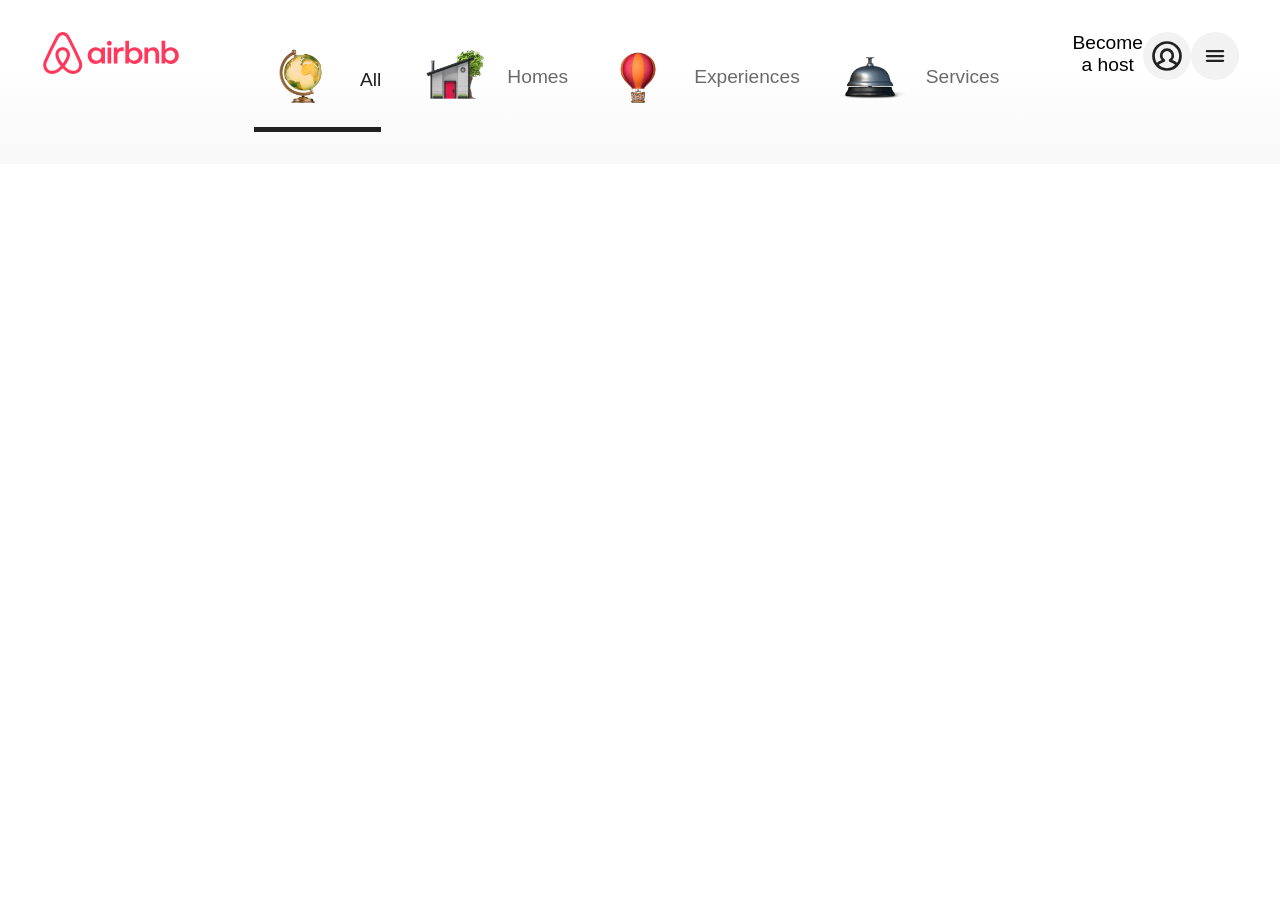
==== index.html @ e18196c7 "added navbar topbar" ====
<!DOCTYPE html>
<html lang="en">
<head>
    <meta charset="UTF-8">
    <meta name="viewport" content="width=device-width, initial-scale=1.0">
    <title>Airbnb | Vacation rentals, cabins, beach house, & more</title>
    <link rel="preconnect" href="https://fonts.googleapis.com">
    <link rel="preconnect" href="https://fonts.gstatic.com" crossorigin>
    <link href="https://fonts.googleapis.com/css2?family=Figtree:wght@400;500;600;700&display=swap" rel="stylesheet">
    <link rel="icon" type="image/png" href="public/assets/images/tab_icon.png">
    <link rel="stylesheet" href="public/css/main.css">
    <link rel="stylesheet" href="public/css/navbar/navbar.css">
</head>
<body>
    <section class="hero">
        <div class="navbar">
            <div class="logo">
                <svg viewBox="0 0 3490 1080" style="display: block;"><path d="M1494.71 456.953C1458.28 412.178 1408.46 389.892 1349.68 389.892C1233.51 389.892 1146.18 481.906 1146.18 605.892C1146.18 729.877 1233.51 821.892 1349.68 821.892C1408.46 821.892 1458.28 799.605 1494.71 754.83L1500.95 810.195H1589.84V401.588H1500.95L1494.71 456.953ZM1369.18 736.895C1295.33 736.895 1242.08 683.41 1242.08 605.892C1242.08 528.373 1295.33 474.888 1369.18 474.888C1443.02 474.888 1495.49 529.153 1495.49 605.892C1495.49 682.63 1443.8 736.895 1369.18 736.895ZM1656.11 810.195H1750.46V401.588H1656.11V810.195ZM948.912 666.715C875.618 506.859 795.308 344.664 713.438 184.809C698.623 155.177 670.554 98.2527 645.603 67.8412C609.736 24.1733 556.715 0.779785 502.915 0.779785C449.115 0.779785 396.094 24.1733 360.227 67.8412C335.277 98.2527 307.207 155.177 292.392 184.809C210.522 344.664 130.212 506.859 56.9187 666.715C47.5621 687.769 24.9504 737.675 16.3736 760.289C6.2373 787.581 0.779297 817.213 0.779297 846.845C0.779297 975.509 101.362 1079.22 235.473 1079.22C346.193 1079.22 434.3 1008.26 502.915 934.18C571.53 1008.26 659.638 1079.22 770.357 1079.22C904.468 1079.22 1005.83 975.509 1005.83 846.845C1005.83 817.213 999.593 787.581 989.457 760.289C980.88 737.675 958.268 687.769 948.912 666.715ZM502.915 810.195C447.555 738.455 396.094 649.56 396.094 577.819C396.094 506.079 446.776 470.209 502.915 470.209C559.055 470.209 610.516 508.419 610.516 577.819C610.516 647.22 558.275 738.455 502.915 810.195ZM770.357 998.902C688.362 998.902 618.032 941.557 555.741 872.656C619.966 792.541 690.826 679.121 690.826 577.819C690.826 458.513 598.04 389.892 502.915 389.892C407.79 389.892 315.784 458.513 315.784 577.819C315.784 679.098 386.145 792.478 450.144 872.593C387.845 941.526 317.491 998.902 235.473 998.902C146.586 998.902 81.0898 931.061 81.0898 846.845C81.0898 826.57 84.2087 807.856 91.2261 788.361C98.2436 770.426 120.855 720.52 130.212 701.025C203.505 541.17 282.256 380.534 364.126 220.679C378.941 191.047 403.891 141.921 422.605 119.307C442.877 94.3538 470.947 81.0975 502.915 81.0975C534.883 81.0975 562.953 94.3538 583.226 119.307C601.939 141.921 626.89 191.047 641.704 220.679C723.574 380.534 802.325 541.17 875.618 701.025C884.975 720.52 907.587 770.426 914.604 788.361C921.622 807.856 925.52 826.57 925.52 846.845C925.52 931.061 859.244 998.902 770.357 998.902ZM3285.71 389.892C3226.91 389.892 3175.97 413.098 3139.91 456.953V226.917H3045.56V810.195H3134.45L3140.69 754.83C3177.12 799.605 3226.94 821.892 3285.71 821.892C3401.89 821.892 3489.22 729.877 3489.22 605.892C3489.22 481.906 3401.89 389.892 3285.71 389.892ZM3266.22 736.895C3191.6 736.895 3139.91 682.63 3139.91 605.892C3139.91 529.153 3191.6 474.888 3266.22 474.888C3340.85 474.888 3393.32 528.373 3393.32 605.892C3393.32 683.41 3340.07 736.895 3266.22 736.895ZM2827.24 389.892C2766.15 389.892 2723.56 418.182 2699.37 456.953L2693.13 401.588H2604.24V810.195H2698.59V573.921C2698.59 516.217 2741.47 474.888 2800.73 474.888C2856.87 474.888 2888.84 513.097 2888.84 578.599V810.195H2983.19V566.903C2983.19 457.733 2923.15 389.892 2827.24 389.892ZM1911.86 460.072L1905.62 401.588H1816.73V810.195H1911.08V604.332C1911.08 532.592 1954.74 486.585 2027.26 486.585C2042.85 486.585 2058.44 488.144 2070.92 492.043V401.588C2059.22 396.91 2044.41 395.35 2028.04 395.35C1978.58 395.35 1936.66 421.177 1911.86 460.072ZM2353.96 389.892C2295.15 389.892 2244.21 413.098 2208.15 456.953V226.917H2113.8V810.195H2202.69L2208.93 754.83C2245.36 799.605 2295.18 821.892 2353.96 821.892C2470.13 821.892 2557.46 729.877 2557.46 605.892C2557.46 481.906 2470.13 389.892 2353.96 389.892ZM2334.46 736.895C2259.84 736.895 2208.15 682.63 2208.15 605.892C2208.15 529.153 2259.84 474.888 2334.46 474.888C2409.09 474.888 2461.56 528.373 2461.56 605.892C2461.56 683.41 2408.31 736.895 2334.46 736.895ZM1703.28 226.917C1669.48 226.917 1642.08 254.326 1642.08 288.13C1642.08 321.934 1669.48 349.343 1703.28 349.343C1737.09 349.343 1764.49 321.934 1764.49 288.13C1764.49 254.326 1737.09 226.917 1703.28 226.917Z" fill="currentcolor"></path></svg>
            </div>

            <div class="nav_buttons">
                <div class="nav_button">
                    <button class="btn nav_tab active" type="button">
                        <span class="border_bottom">
                            <video class="nav_icon" muted playsinline preload="auto" autoplay>
                                <source src="public/assets/video/Globe_Selected_180px_01.webm" type="video/webm">
                            </video>
                        </span>
                        <span>All</span>
                    </button>
                </div>
                <div class="nav_button">
                    <button class="btn nav_tab" type="button">
                        <video class="nav_icon" muted playsinline preload="auto">
                            <source src="public/assets/video/house-selected.webm" type="video/webm">
                        </video>
                        <span>Homes</span>
                    </button>
                </div>
                <div class="nav_button">
                    <button class="btn nav_tab" type="button">
                        <video class="nav_icon" muted playsinline preload="auto">
                            <source src="public/assets/video/balloon-twirl.webm" type="video/webm">
                        </video>
                        <span>Experiences</span>
                    </button>
                </div>
                <div class="nav_button">
                    <button class="btn nav_tab" type="button">
                        <video class="nav_icon" muted playsinline preload="auto">
                            <source src="public/assets/video/consierge-twirl.webm" type="video/webm">
                        </video>
                        <span>Services</span>
                    </button>
                </div>
            </div>
            <div class="right_buttons">
                <div class="host_btn">
                    <button class="btn" type="button">Become a host</button>
                </div>
                <div class="profile">
                    <button class="btn" type="button"><svg xmlns="http://www.w3.org/2000/svg" width="48" height="48" viewBox="0 0 32 32" role="img" aria-label="Profile" xmlns:c2pa="http://c2pa.org/manifest"><metadata><c2pa:manifest>[base64]/[base64]/Nj3IBDY5wWhY/[base64]/[base64]/[base64]/[base64]/3cyjxFA3Qo5S46fX0/ihY0VZ7mfb9KF703t5OjWDBWMA4GA1UdDwEB/wQEAwIHgDAVBgNVHSUEDjAMBgorBgEEAYPoXgIBMAwGA1UdEwEB/wQCMAAwHwYDVR0jBBgwFoAUzlHiBIFOZFsj+OPEz5o+nMHXXMIwCgYIKoZIzj0EAwMDZwAwZAIwMXMdFJ4BetLLVY7ORuE9noqbbAZOZn/aArXyTwFAZfKrPzxF2vPoJNf1+UCdg1XGAjBwX1zd9WGqYkqmL5SFqw1QySjr1zJfpJM9+1rdDwSPLMOPOjKuiXjoU/[base64]</c2pa:manifest></metadata>
                        <circle cx="16" cy="16" r="16" fill="#F2F2F2"/>
                        <g fill="none" stroke="#222222" stroke-width="1.8" stroke-linecap="round" stroke-linejoin="round">
                            <circle cx="16" cy="16" r="9"/>
                            <path d="M9.6 21.6C10.6 20.3 12.3 19.9 13.9 19A3.9 3.9 0 1 1 18.1 19C19.7 19.9 21.4 20.3 22.4 21.6"/>
                        </g>
                        </svg>
                    </button>
                </div>
                <div class="burger_bar">
                    <button class="btn" type="button">
                        <svg xmlns="http://www.w3.org/2000/svg" width="48" height="48" viewBox="0 0 32 32" role="img" aria-label="Menu" xmlns:c2pa="http://c2pa.org/manifest"><metadata><c2pa:manifest>[base64]/OVy4UYFLoAAACAY2JvcqVjYWxnZnNoYTI1NmNwYWRNAAAAAAAAAAAAAAAAAGRoYXNoWCAdjZ9RiwzJQADKBQzkGig/[base64]/1kLoByzfpypWshTNU5FQxoXUjcxL1A3T56JjdXJseCpzZWxmI2p1bWJmPWMycGEuYXNzZXJ0aW9ucy9jMnBhLmFjdGlvbnMudjJkaGFzaFggyEsN9tw6Vrdeg+AsrbOWrTq3VD/[base64]/[base64]/3cyjxFA3Qo5S46fX0/ihY0VZ7mfb9KF703t5OjWDBWMA4GA1UdDwEB/wQEAwIHgDAVBgNVHSUEDjAMBgorBgEEAYPoXgIBMAwGA1UdEwEB/wQCMAAwHwYDVR0jBBgwFoAUzlHiBIFOZFsj+OPEz5o+nMHXXMIwCgYIKoZIzj0EAwMDZwAwZAIwMXMdFJ4BetLLVY7ORuE9noqbbAZOZn/aArXyTwFAZfKrPzxF2vPoJNf1+UCdg1XGAjBwX1zd9WGqYkqmL5SFqw1QySjr1zJfpJM9+1rdDwSPLMOPOjKuiXjoU/[base64]/Q0aoMq8DS62r25nmaFZjzwZOrBebHaboZw2RTcMT/6zOhuq00sputiw66tnlk=</c2pa:manifest></metadata>
                        <circle cx="16" cy="16" r="16" fill="#F2F2F2"/>
                        <g stroke="#222222" stroke-width="1.5" stroke-linecap="round">
                            <line x1="10.6" y1="12.8" x2="21.4" y2="12.8"/>
                            <line x1="10.6" y1="16" x2="21.4" y2="16"/>
                            <line x1="10.6" y1="19.2" x2="21.4" y2="19.2"/>
                        </g>
                        </svg>
                    </button>
                </div>
            </div>
            
            <div class="below_selections">
                
            </div>
        </div>
    </section>
    <script src="public/js/navbar.js"></script>
</body>
</html>
---- public/css/main.css ----
:root {
    --palette-grey0: #FFFFFF;
    --main-size: 80px;
}

* {
    box-sizing: border-box;
    margin: 0;
    padding: 0;
}

body {
    font-family: "Figtree", -apple-system, BlinkMacSystemFont, "Segoe UI", Roboto, sans-serif;
    font-size: 0.875rem;
    line-height: 1.43;
    color: #222222;
    background-color: #fff;
    margin: 0;
    -webkit-font-smoothing: antialiased;
    -moz-osx-font-smoothing: grayscale;
    font-synthesis: none;
}

.logo svg {
    width: 140px;
    height: 42px;
    color: #FF385C;
}

.btn {
    outline: none;     
    appearance: none;  
    border: none;       
    background: none;  
    cursor: pointer;
    font-size: 1.2rem;
    font-weight: 200;   
}
---- public/css/navbar/navbar.css ----
:root {
    --main-size: 100px;
}

.navbar {
    background: var(--search-input_background, linear-gradient(180deg, var(--palette-grey0) 39.9%, var(--f8f8f8, #f8f8f8) 100%));
    display: flex;
    justify-content: space-around;
    margin: 0 auto;
    padding: 32px 41px;
}

.nav_buttons {
    display: flex;
    justify-content: center;
    width: 100%;
    flex-wrap: wrap;
    margin: 0 auto;
}

.nav_button {
    margin: 0 10px;
}

.right_buttons {
    display: flex;
    justify-content: center;
}

.nav_tab {
    display: flex;
    align-items: center;
    gap: 6px;
    padding: 0;
    border-bottom: 3px solid transparent;
    color: #6a6a6a;
    font-weight: 500;
    transition: color 0.2s;
}

.nav_tab:hover {
    color: #222222;
    border-bottom-color: #dddddd;
}

.nav_tab.active {
    color: #222222;
    font-weight: 500;
    border-bottom-color: #222222;
    border-bottom-width: 5px;
}

.nav_icon {
    width: var(--main-size);
    object-fit: contain;
    pointer-events: none;
}
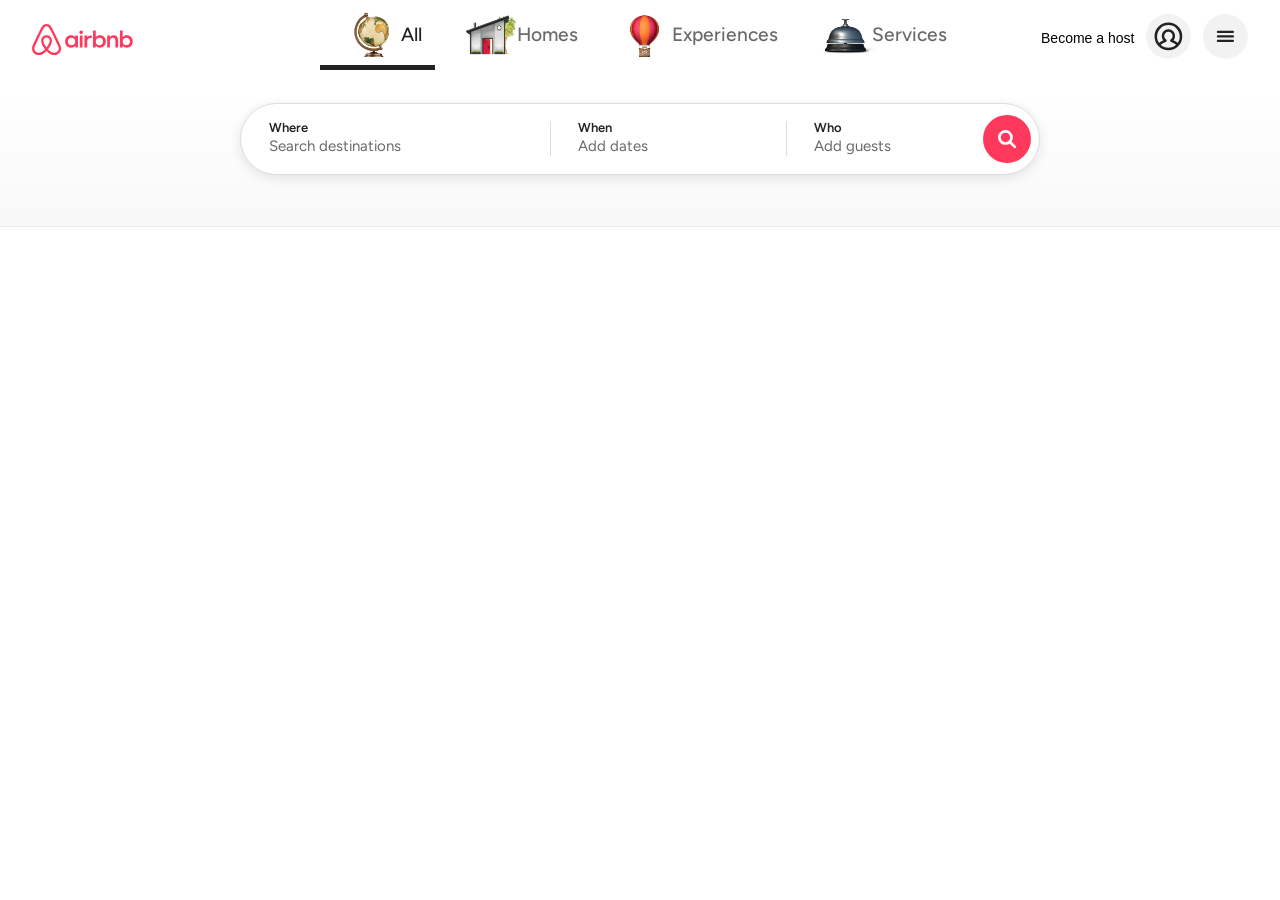
==== commit cdef36ab: "added twirling icons and animating icon to make it 3d and added search bar below" ====
--- a/index.html
+++ b/index.html
@@ -10,53 +10,73 @@
     <link rel="icon" type="image/png" href="public/assets/images/tab_icon.png">
     <link rel="stylesheet" href="public/css/main.css">
     <link rel="stylesheet" href="public/css/navbar/navbar.css">
+    <link rel="stylesheet" href="public/css/search/search.css">
 </head>
 <body>
-    <section class="hero">
+    <header class="hero">
         <div class="navbar">
-            <div class="logo">
-                <svg viewBox="0 0 3490 1080" style="display: block;"><path d="M1494.71 456.953C1458.28 412.178 1408.46 389.892 1349.68 389.892C1233.51 389.892 1146.18 481.906 1146.18 605.892C1146.18 729.877 1233.51 821.892 1349.68 821.892C1408.46 821.892 1458.28 799.605 1494.71 754.83L1500.95 810.195H1589.84V401.588H1500.95L1494.71 456.953ZM1369.18 736.895C1295.33 736.895 1242.08 683.41 1242.08 605.892C1242.08 528.373 1295.33 474.888 1369.18 474.888C1443.02 474.888 1495.49 529.153 1495.49 605.892C1495.49 682.63 1443.8 736.895 1369.18 736.895ZM1656.11 810.195H1750.46V401.588H1656.11V810.195ZM948.912 666.715C875.618 506.859 795.308 344.664 713.438 184.809C698.623 155.177 670.554 98.2527 645.603 67.8412C609.736 24.1733 556.715 0.779785 502.915 0.779785C449.115 0.779785 396.094 24.1733 360.227 67.8412C335.277 98.2527 307.207 155.177 292.392 184.809C210.522 344.664 130.212 506.859 56.9187 666.715C47.5621 687.769 24.9504 737.675 16.3736 760.289C6.2373 787.581 0.779297 817.213 0.779297 846.845C0.779297 975.509 101.362 1079.22 235.473 1079.22C346.193 1079.22 434.3 1008.26 502.915 934.18C571.53 1008.26 659.638 1079.22 770.357 1079.22C904.468 1079.22 1005.83 975.509 1005.83 846.845C1005.83 817.213 999.593 787.581 989.457 760.289C980.88 737.675 958.268 687.769 948.912 666.715ZM502.915 810.195C447.555 738.455 396.094 649.56 396.094 577.819C396.094 506.079 446.776 470.209 502.915 470.209C559.055 470.209 610.516 508.419 610.516 577.819C610.516 647.22 558.275 738.455 502.915 810.195ZM770.357 998.902C688.362 998.902 618.032 941.557 555.741 872.656C619.966 792.541 690.826 679.121 690.826 577.819C690.826 458.513 598.04 389.892 502.915 389.892C407.79 389.892 315.784 458.513 315.784 577.819C315.784 679.098 386.145 792.478 450.144 872.593C387.845 941.526 317.491 998.902 235.473 998.902C146.586 998.902 81.0898 931.061 81.0898 846.845C81.0898 826.57 84.2087 807.856 91.2261 788.361C98.2436 770.426 120.855 720.52 130.212 701.025C203.505 541.17 282.256 380.534 364.126 220.679C378.941 191.047 403.891 141.921 422.605 119.307C442.877 94.3538 470.947 81.0975 502.915 81.0975C534.883 81.0975 562.953 94.3538 583.226 119.307C601.939 141.921 626.89 191.047 641.704 220.679C723.574 380.534 802.325 541.17 875.618 701.025C884.975 720.52 907.587 770.426 914.604 788.361C921.622 807.856 925.52 826.57 925.52 846.845C925.52 931.061 859.244 998.902 770.357 998.902ZM3285.71 389.892C3226.91 389.892 3175.97 413.098 3139.91 456.953V226.917H3045.56V810.195H3134.45L3140.69 754.83C3177.12 799.605 3226.94 821.892 3285.71 821.892C3401.89 821.892 3489.22 729.877 3489.22 605.892C3489.22 481.906 3401.89 389.892 3285.71 389.892ZM3266.22 736.895C3191.6 736.895 3139.91 682.63 3139.91 605.892C3139.91 529.153 3191.6 474.888 3266.22 474.888C3340.85 474.888 3393.32 528.373 3393.32 605.892C3393.32 683.41 3340.07 736.895 3266.22 736.895ZM2827.24 389.892C2766.15 389.892 2723.56 418.182 2699.37 456.953L2693.13 401.588H2604.24V810.195H2698.59V573.921C2698.59 516.217 2741.47 474.888 2800.73 474.888C2856.87 474.888 2888.84 513.097 2888.84 578.599V810.195H2983.19V566.903C2983.19 457.733 2923.15 389.892 2827.24 389.892ZM1911.86 460.072L1905.62 401.588H1816.73V810.195H1911.08V604.332C1911.08 532.592 1954.74 486.585 2027.26 486.585C2042.85 486.585 2058.44 488.144 2070.92 492.043V401.588C2059.22 396.91 2044.41 395.35 2028.04 395.35C1978.58 395.35 1936.66 421.177 1911.86 460.072ZM2353.96 389.892C2295.15 389.892 2244.21 413.098 2208.15 456.953V226.917H2113.8V810.195H2202.69L2208.93 754.83C2245.36 799.605 2295.18 821.892 2353.96 821.892C2470.13 821.892 2557.46 729.877 2557.46 605.892C2557.46 481.906 2470.13 389.892 2353.96 389.892ZM2334.46 736.895C2259.84 736.895 2208.15 682.63 2208.15 605.892C2208.15 529.153 2259.84 474.888 2334.46 474.888C2409.09 474.888 2461.56 528.373 2461.56 605.892C2461.56 683.41 2408.31 736.895 2334.46 736.895ZM1703.28 226.917C1669.48 226.917 1642.08 254.326 1642.08 288.13C1642.08 321.934 1669.48 349.343 1703.28 349.343C1737.09 349.343 1764.49 321.934 1764.49 288.13C1764.49 254.326 1737.09 226.917 1703.28 226.917Z" fill="currentcolor"></path></svg>
-            </div>
+            <div class="top-navbar">
+                <div class="logo">
+                    <svg viewBox="0 0 3490 1080" style="display: block;"><path d="M1494.71 456.953C1458.28 412.178 1408.46 389.892 1349.68 389.892C1233.51 389.892 1146.18 481.906 1146.18 605.892C1146.18 729.877 1233.51 821.892 1349.68 821.892C1408.46 821.892 1458.28 799.605 1494.71 754.83L1500.95 810.195H1589.84V401.588H1500.95L1494.71 456.953ZM1369.18 736.895C1295.33 736.895 1242.08 683.41 1242.08 605.892C1242.08 528.373 1295.33 474.888 1369.18 474.888C1443.02 474.888 1495.49 529.153 1495.49 605.892C1495.49 682.63 1443.8 736.895 1369.18 736.895ZM1656.11 810.195H1750.46V401.588H1656.11V810.195ZM948.912 666.715C875.618 506.859 795.308 344.664 713.438 184.809C698.623 155.177 670.554 98.2527 645.603 67.8412C609.736 24.1733 556.715 0.779785 502.915 0.779785C449.115 0.779785 396.094 24.1733 360.227 67.8412C335.277 98.2527 307.207 155.177 292.392 184.809C210.522 344.664 130.212 506.859 56.9187 666.715C47.5621 687.769 24.9504 737.675 16.3736 760.289C6.2373 787.581 0.779297 817.213 0.779297 846.845C0.779297 975.509 101.362 1079.22 235.473 1079.22C346.193 1079.22 434.3 1008.26 502.915 934.18C571.53 1008.26 659.638 1079.22 770.357 1079.22C904.468 1079.22 1005.83 975.509 1005.83 846.845C1005.83 817.213 999.593 787.581 989.457 760.289C980.88 737.675 958.268 687.769 948.912 666.715ZM502.915 810.195C447.555 738.455 396.094 649.56 396.094 577.819C396.094 506.079 446.776 470.209 502.915 470.209C559.055 470.209 610.516 508.419 610.516 577.819C610.516 647.22 558.275 738.455 502.915 810.195ZM770.357 998.902C688.362 998.902 618.032 941.557 555.741 872.656C619.966 792.541 690.826 679.121 690.826 577.819C690.826 458.513 598.04 389.892 502.915 389.892C407.79 389.892 315.784 458.513 315.784 577.819C315.784 679.098 386.145 792.478 450.144 872.593C387.845 941.526 317.491 998.902 235.473 998.902C146.586 998.902 81.0898 931.061 81.0898 846.845C81.0898 826.57 84.2087 807.856 91.2261 788.361C98.2436 770.426 120.855 720.52 130.212 701.025C203.505 541.17 282.256 380.534 364.126 220.679C378.941 191.047 403.891 141.921 422.605 119.307C442.877 94.3538 470.947 81.0975 502.915 81.0975C534.883 81.0975 562.953 94.3538 583.226 119.307C601.939 141.921 626.89 191.047 641.704 220.679C723.574 380.534 802.325 541.17 875.618 701.025C884.975 720.52 907.587 770.426 914.604 788.361C921.622 807.856 925.52 826.57 925.52 846.845C925.52 931.061 859.244 998.902 770.357 998.902ZM3285.71 389.892C3226.91 389.892 3175.97 413.098 3139.91 456.953V226.917H3045.56V810.195H3134.45L3140.69 754.83C3177.12 799.605 3226.94 821.892 3285.71 821.892C3401.89 821.892 3489.22 729.877 3489.22 605.892C3489.22 481.906 3401.89 389.892 3285.71 389.892ZM3266.22 736.895C3191.6 736.895 3139.91 682.63 3139.91 605.892C3139.91 529.153 3191.6 474.888 3266.22 474.888C3340.85 474.888 3393.32 528.373 3393.32 605.892C3393.32 683.41 3340.07 736.895 3266.22 736.895ZM2827.24 389.892C2766.15 389.892 2723.56 418.182 2699.37 456.953L2693.13 401.588H2604.24V810.195H2698.59V573.921C2698.59 516.217 2741.47 474.888 2800.73 474.888C2856.87 474.888 2888.84 513.097 2888.84 578.599V810.195H2983.19V566.903C2983.19 457.733 2923.15 389.892 2827.24 389.892ZM1911.86 460.072L1905.62 401.588H1816.73V810.195H1911.08V604.332C1911.08 532.592 1954.74 486.585 2027.26 486.585C2042.85 486.585 2058.44 488.144 2070.92 492.043V401.588C2059.22 396.91 2044.41 395.35 2028.04 395.35C1978.58 395.35 1936.66 421.177 1911.86 460.072ZM2353.96 389.892C2295.15 389.892 2244.21 413.098 2208.15 456.953V226.917H2113.8V810.195H2202.69L2208.93 754.83C2245.36 799.605 2295.18 821.892 2353.96 821.892C2470.13 821.892 2557.46 729.877 2557.46 605.892C2557.46 481.906 2470.13 389.892 2353.96 389.892ZM2334.46 736.895C2259.84 736.895 2208.15 682.63 2208.15 605.892C2208.15 529.153 2259.84 474.888 2334.46 474.888C2409.09 474.888 2461.56 528.373 2461.56 605.892C2461.56 683.41 2408.31 736.895 2334.46 736.895ZM1703.28 226.917C1669.48 226.917 1642.08 254.326 1642.08 288.13C1642.08 321.934 1669.48 349.343 1703.28 349.343C1737.09 349.343 1764.49 321.934 1764.49 288.13C1764.49 254.326 1737.09 226.917 1703.28 226.917Z" fill="currentcolor"></path></svg>
+                </div>
+                <div class="nav_buttons">
 
-            <div class="nav_buttons">
                 <div class="nav_button">
-                    <button class="btn nav_tab active" type="button">
-                        <span class="border_bottom">
-                            <video class="nav_icon" muted playsinline preload="auto" autoplay>
-                                <source src="public/assets/video/Globe_Selected_180px_01.webm" type="video/webm">
+                    <a class="btn nav_tab active btn1">
+                        <span class="video_container">
+                            <video class="nav_icon icon_twirl visible" muted playsinline preload="auto">
+                                <source src="public/assets/video/twirl/Globe_Twirl_Off_180px_01.webm" type="video/webm">
+                            </video>
+                            <video class="nav_icon icon_selected" muted playsinline preload="auto">
+                                <source src="public/assets/video/selected/Globe_Selected_180px_01.webm" type="video/webm">
                             </video>
                         </span>
-                        <span>All</span>
-                    </button>
+                        <span class="label_span">All</span>
+                    </a>
                 </div>
                 <div class="nav_button">
-                    <button class="btn nav_tab" type="button">
-                        <video class="nav_icon" muted playsinline preload="auto">
-                            <source src="public/assets/video/house-selected.webm" type="video/webm">
-                        </video>
-                        <span>Homes</span>
-                    </button>
+                    <a class="btn nav_tab btn2">
+                        <span class="video_container">
+                            <video class="nav_icon icon_twirl visible" muted playsinline preload="auto">
+                                <source src="public/assets/video/twirl/house-twirl-selected.webm" type="video/webm">
+                            </video>
+                            <video class="nav_icon icon_selected" muted playsinline preload="auto">
+                                <source src="public/assets/video/selected/house-selected.webm" type="video/webm">
+                            </video>
+                        </span>
+                        <span class="label_span">Homes</span>
+                    </a>
                 </div>
                 <div class="nav_button">
-                    <button class="btn nav_tab" type="button">
-                        <video class="nav_icon" muted playsinline preload="auto">
-                            <source src="public/assets/video/balloon-twirl.webm" type="video/webm">
-                        </video>
-                        <span>Experiences</span>
-                    </button>
+                    <a class="btn nav_tab btn3">
+                        <span class="video_container">
+                            <video class="nav_icon icon_twirl visible" muted playsinline preload="auto">
+                                <source src="public/assets/video/twirl/balloon-twirl.webm" type="video/webm">
+                            </video>
+                            <video class="nav_icon icon_selected" muted playsinline preload="auto">
+                                <source src="public/assets/video/selected/balloon-selected.webm" type="video/webm">
+                            </video>
+                        </span>
+                        <span class="label_span">Experiences</span>
+                    </a>
                 </div>
                 <div class="nav_button">
-                    <button class="btn nav_tab" type="button">
-                        <video class="nav_icon" muted playsinline preload="auto">
-                            <source src="public/assets/video/consierge-twirl.webm" type="video/webm">
-                        </video>
-                        <span>Services</span>
-                    </button>
+                    <a class="btn nav_tab btn4">
+                        <span class="video_container">
+                            <video class="nav_icon icon_twirl visible" muted playsinline preload="auto">
+                                <source src="public/assets/video/twirl/consierge-twirl.webm" type="video/webm">
+                            </video>
+                            <video class="nav_icon icon_selected" muted playsinline preload="auto">
+                                <source src="public/assets/video/selected/consierge-selected.webm" type="video/webm">
+                            </video>
+                        </span>
+                        <span class="label_span">Services</span>
+                    </a>
                 </div>
             </div>
-            <div class="right_buttons">
+                <div class="right_buttons">
                 <div class="host_btn">
-                    <button class="btn" type="button">Become a host</button>
+                    <button class="btn host_text" type="button">Become a host</button>
                 </div>
                 <div class="profile">
                     <button class="btn" type="button"><svg xmlns="http://www.w3.org/2000/svg" width="48" height="48" viewBox="0 0 32 32" role="img" aria-label="Profile" xmlns:c2pa="http://c2pa.org/manifest"><metadata><c2pa:manifest>[base64]/[base64]/Nj3IBDY5wWhY/[base64]/[base64]/[base64]/[base64]/3cyjxFA3Qo5S46fX0/ihY0VZ7mfb9KF703t5OjWDBWMA4GA1UdDwEB/wQEAwIHgDAVBgNVHSUEDjAMBgorBgEEAYPoXgIBMAwGA1UdEwEB/wQCMAAwHwYDVR0jBBgwFoAUzlHiBIFOZFsj+OPEz5o+nMHXXMIwCgYIKoZIzj0EAwMDZwAwZAIwMXMdFJ4BetLLVY7ORuE9noqbbAZOZn/aArXyTwFAZfKrPzxF2vPoJNf1+UCdg1XGAjBwX1zd9WGqYkqmL5SFqw1QySjr1zJfpJM9+1rdDwSPLMOPOjKuiXjoU/[base64]</c2pa:manifest></metadata>
@@ -81,12 +101,37 @@
                     </button>
                 </div>
             </div>
-            
+            </div>
             <div class="below_selections">
-                
+                <div class="search_bar">
+                    <div class="search_field search_where">
+                        <label class="search_text">
+                            <span class="search_label">Where</span>
+                            <input class="search_input" type="text" name="where" placeholder="Search destinations" autocomplete="off">
+                        </label>
+                    </div>
+                    <div class="search_field search_when">
+                        <label class="search_text">
+                            <span class="search_label">When</span>
+                            <input class="search_input" type="text" name="when" placeholder="Add dates" autocomplete="off">
+                        </label>
+                    </div>
+                    <div class="search_field search_who">
+                        <label class="search_text">
+                            <span class="search_label">Who</span>
+                            <input class="search_input" type="text" name="who" placeholder="Add guests" autocomplete="off">
+                        </label>
+                        <button class="search_btn" type="button" aria-label="Search">
+                            <svg xmlns="http://www.w3.org/2000/svg" viewBox="0 0 32 32" fill="none" stroke="currentColor" stroke-width="4" stroke-linecap="round" aria-hidden="true">
+                                <circle cx="14" cy="14" r="9"/>
+                                <line x1="21" y1="21" x2="28" y2="28"/>
+                            </svg>
+                        </button>
+                    </div>
+                </div>
             </div>
         </div>
-    </section>
+    </header>
     <script src="public/js/navbar.js"></script>
 </body>
 </html>
--- a/public/css/main.css
+++ b/public/css/main.css
@@ -1,6 +1,5 @@
 :root {
     --palette-grey0: #FFFFFF;
-    --main-size: 80px;
 }
 
 * {
@@ -21,18 +20,25 @@
     font-synthesis: none;
 }
 
+.logo {
+    flex: 1 1 0;
+    display: flex;
+    align-items: center;
+    justify-content: flex-start;
+}
+
 .logo svg {
-    width: 140px;
-    height: 42px;
+    width: clamp(4.5rem, 9vw, 6.3rem);
+    height: auto;
     color: #FF385C;
 }
 
 .btn {
-    outline: none;     
-    appearance: none;  
-    border: none;       
-    background: none;  
+    outline: none;
+    appearance: none;
+    border: none;
+    background: none;
     cursor: pointer;
-    font-size: 1.2rem;
-    font-weight: 200;   
+    font-size: clamp(0.875rem, 1vw + 0.4rem, 1.2rem);
+    font-weight: 200;
 }
--- a/public/css/navbar/navbar.css
+++ b/public/css/navbar/navbar.css
@@ -1,57 +1,140 @@
 :root {
-    --main-size: 100px;
+    --main-size: clamp(3.5rem, 6.5vw, 6.1rem);
+    --nav_tab_size: clamp(3.75rem, 5.5vw, 5.1rem);
 }
 
 .navbar {
     background: var(--search-input_background, linear-gradient(180deg, var(--palette-grey0) 39.9%, var(--f8f8f8, #f8f8f8) 100%));
     display: flex;
-    justify-content: space-around;
-    margin: 0 auto;
-    padding: 32px 41px;
+    flex-direction: column;
+    align-items: stretch;
+    padding: 0 clamp(0.75rem, 3vw, 2rem);
+}
+
+.top-navbar {
+    display: flex;
+    align-items: center;
+    justify-content: space-between;
+    gap: clamp(0.25rem, 1.5vw, 1.5rem);
 }
 
 .nav_buttons {
     display: flex;
     justify-content: center;
-    width: 100%;
+    align-items: flex-end;
+    flex: 0 1 auto;
     flex-wrap: wrap;
-    margin: 0 auto;
+    min-width: 0;
+    position: relative;
+}
+
+.nav_indicator {
+    position: absolute;
+    top: 0;
+    left: 0;
+    height: 5px;
+    width: 0;
+    background: #222222;
+    pointer-events: none;
+    opacity: 0;
+}
+
+.nav_indicator.ready {
+    opacity: 1;
+}
+
+.nav_indicator.animate {
+    transition: transform 0.35s cubic-bezier(0.4, 0, 0.2, 1), width 0.35s cubic-bezier(0.4, 0, 0.2, 1);
 }
 
 .nav_button {
-    margin: 0 10px;
+    flex: 0 0 auto;
 }
 
 .right_buttons {
     display: flex;
-    justify-content: center;
+    align-items: center;
+    justify-content: flex-end;
+    flex: 1 1 0;
+    gap: clamp(0.25rem, 1vw, 0.75rem);
+}
+
+.host_btn .btn {
+    white-space: nowrap;
+}
+
+.profile svg,
+.burger_bar svg {
+    display: block;
+    width: clamp(2.25rem, 3.5vw, 3rem);
+    height: auto;
 }
 
 .nav_tab {
-    display: flex;
+    display: inline-flex;
     align-items: center;
-    gap: 6px;
-    padding: 0;
-    border-bottom: 3px solid transparent;
+    gap: clamp(0.125rem, 0.5vw, 0.5rem);
+    padding: 0 clamp(0.25rem, 1vw, 1rem);
     color: #6a6a6a;
     font-weight: 500;
-    transition: color 0.2s;
+    height: var(--nav_tab_size);
+    transition: color 0.2s ease-in-out;
 }
 
 .nav_tab:hover {
     color: #222222;
-    border-bottom-color: #dddddd;
 }
 
 .nav_tab.active {
     color: #222222;
     font-weight: 500;
-    border-bottom-color: #222222;
-    border-bottom-width: 5px;
+}
+
+.video_container {
+    display: flex;
+    flex: 0 0 auto;
+    position: relative;
+    width: var(--main-size);
+    transform: scale(0.01);
+    transform-origin: center;
+    transition: transform 0.5s cubic-bezier(0.22, 1, 0.36, 1);
+}
+
+.video_container.grown {
+    transform: scale(1);
+}
+
+.label_span {
+    margin-left: calc(var(--main-size) * -0.25);
+    font-size: clamp(0.85rem, 1.1vw + 0.4rem, 1.2rem);
+    font-weight: 500;
+    white-space: nowrap;
+    color: inherit;
 }
 
 .nav_icon {
     width: var(--main-size);
     object-fit: contain;
     pointer-events: none;
+    opacity: 0;
+}
+
+.nav_icon.visible {
+    opacity: 1;
+}
+
+.icon_selected {
+    position: absolute;
+    top: 0;
+    left: 0;
+    height: 100%;
+    transition: transform 0.2s ease-in-out;
+}
+
+.nav_icon:hover {
+    transform: scale(1.1);
+}
+
+.host_text {
+    font-size: clamp(0.75rem, 0.9vw + 0.3rem, 0.875rem);
 }
--- a/public/css/search/search.css
+++ b/public/css/search/search.css
@@ -0,0 +1,136 @@
+.navbar {
+    border-bottom: 1px solid #ebebeb;
+}
+
+.below_selections {
+    display: flex;
+    justify-content: center;
+    width: 100%;
+    padding: clamp(0.5rem, 2vw, 1.5rem) 0 clamp(1.25rem, 4vw, 3.5rem);
+}
+
+.search_bar {
+    display: flex;
+    align-items: stretch;
+    width: min(100%, 50rem);
+    height: clamp(3.5rem, 6vw, 4.5rem);
+    background: #ffffff;
+    border: 1px solid #dddddd;
+    border-radius: 999px;
+    box-shadow: 0 3px 12px rgba(0, 0, 0, 0.1);
+}
+
+.search_field {
+    display: flex;
+    align-items: center;
+    justify-content: space-between;
+    flex: 1 1 0;
+    min-width: 0;
+    gap: 0.5rem;
+    padding: 0 clamp(0.75rem, 2.5vw, 1.75rem);
+    position: relative;
+    border-radius: 999px;
+    cursor: pointer;
+    transition: background-color 0.2s ease-in-out;
+}
+
+.search_where {
+    flex-grow: 1.4;
+}
+
+.search_who {
+    flex-grow: 1.2;
+    padding-right: clamp(0.4rem, 1vw, 0.5rem);
+}
+
+.search_field + .search_field::before {
+    content: "";
+    position: absolute;
+    left: 0;
+    top: 25%;
+    height: 50%;
+    width: 1px;
+    background: #dddddd;
+    transition: opacity 0.2s ease-in-out;
+}
+
+.search_field:hover {
+    background: #ebebeb;
+}
+
+.search_field:focus-within {
+    background: #ffffff;
+    box-shadow: 0 3px 12px rgba(0, 0, 0, 0.18);
+    z-index: 1;
+}
+
+.search_field:hover::before,
+.search_field:focus-within::before,
+.search_field:hover + .search_field::before,
+.search_field:focus-within + .search_field::before {
+    opacity: 0;
+}
+
+.search_text {
+    display: flex;
+    flex-direction: column;
+    justify-content: center;
+    flex: 1 1 auto;
+    min-width: 0;
+    cursor: pointer;
+}
+
+.search_label {
+    font-size: clamp(0.7rem, 0.5vw + 0.5rem, 0.8125rem);
+    font-weight: 600;
+    line-height: 1.2;
+    color: #222222;
+}
+
+.search_input {
+    width: 100%;
+    min-width: 0;
+    padding: 0;
+    border: none;
+    outline: none;
+    background: transparent;
+    font: inherit;
+    font-size: clamp(0.8rem, 0.6vw + 0.55rem, 0.9375rem);
+    color: #222222;
+    text-overflow: ellipsis;
+    cursor: pointer;
+}
+
+.search_input:focus {
+    cursor: text;
+}
+
+.search_input::placeholder {
+    color: #6a6a6a;
+    opacity: 1;
+}
+
+.search_btn {
+    display: flex;
+    align-items: center;
+    justify-content: center;
+    flex: 0 0 auto;
+    width: clamp(2.5rem, 4vw, 3rem);
+    aspect-ratio: 1;
+    padding: 0;
+    border: none;
+    border-radius: 50%;
+    background: #ff385c;
+    color: #ffffff;
+    cursor: pointer;
+    transition: background-color 0.2s ease-in-out;
+}
+
+.search_btn:hover {
+    background: #e31c5f;
+}
+
+.search_btn svg {
+    width: 45%;
+    height: 45%;
+}
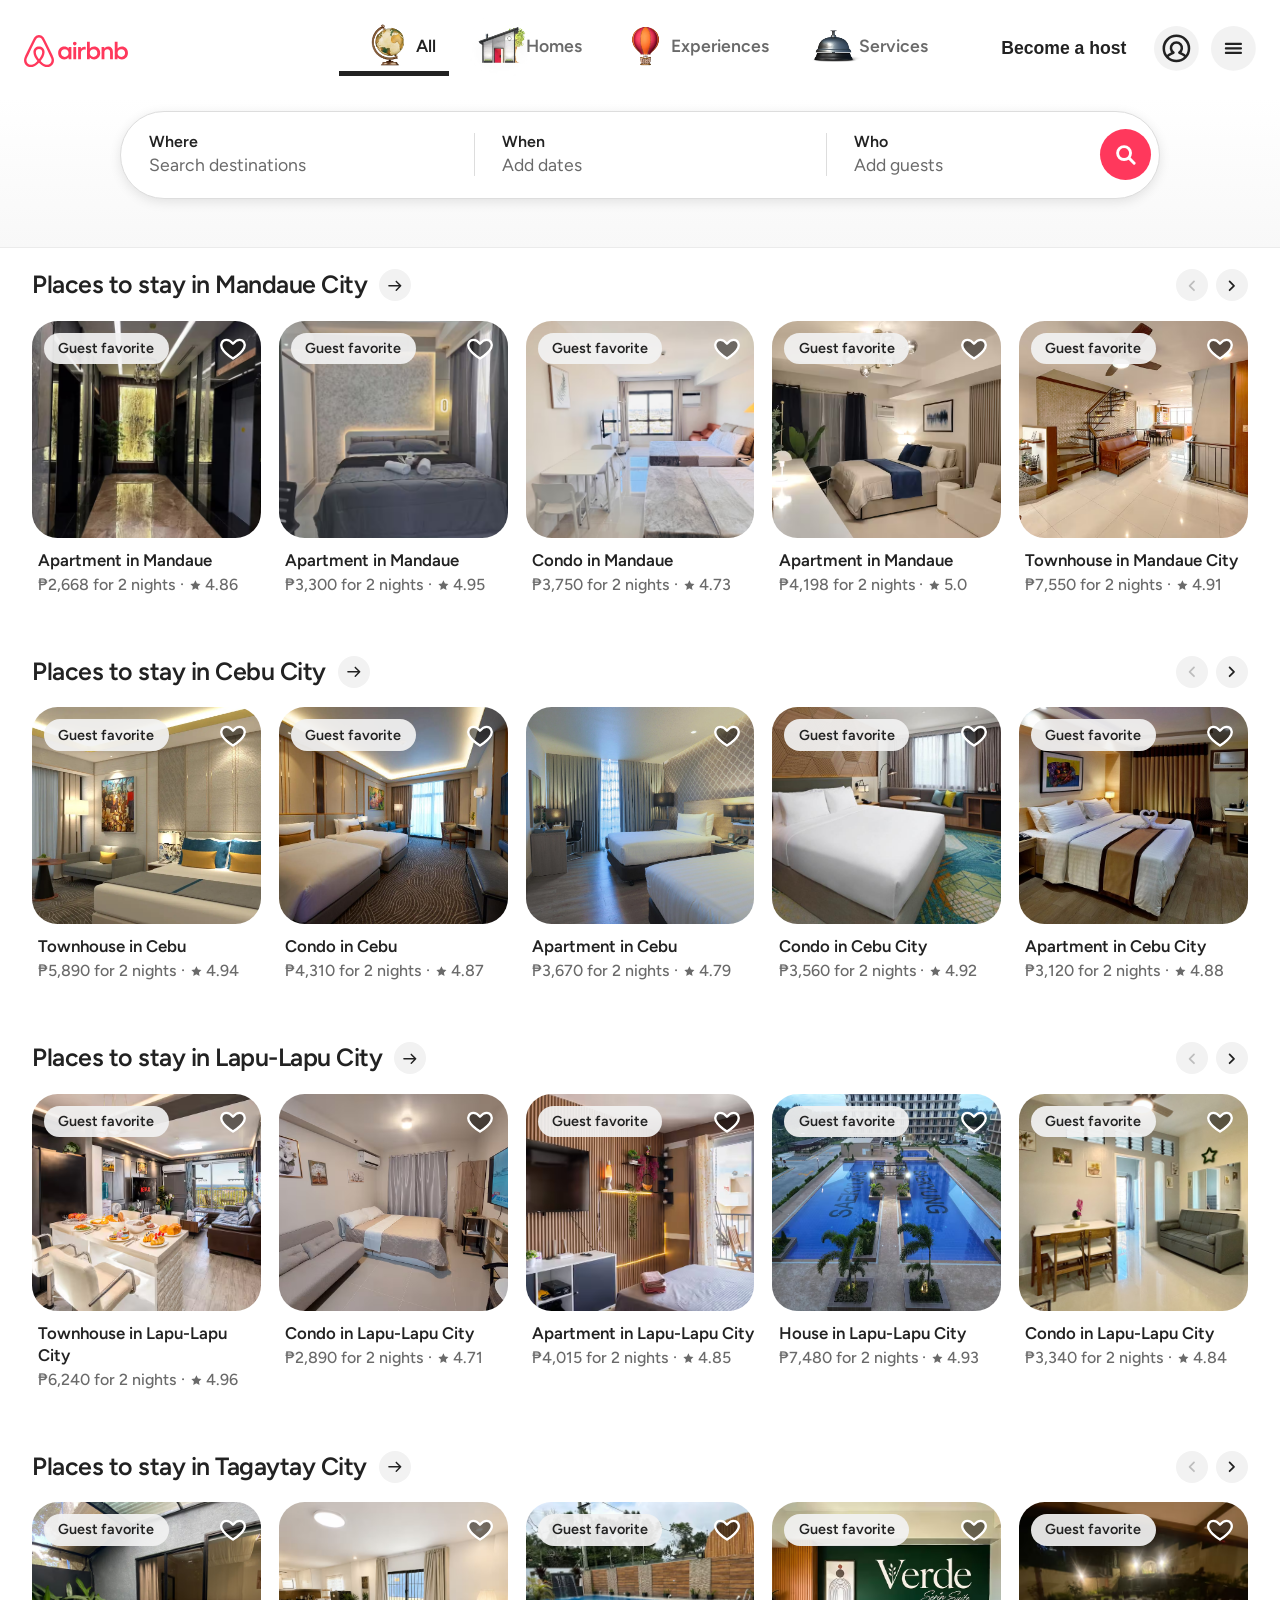
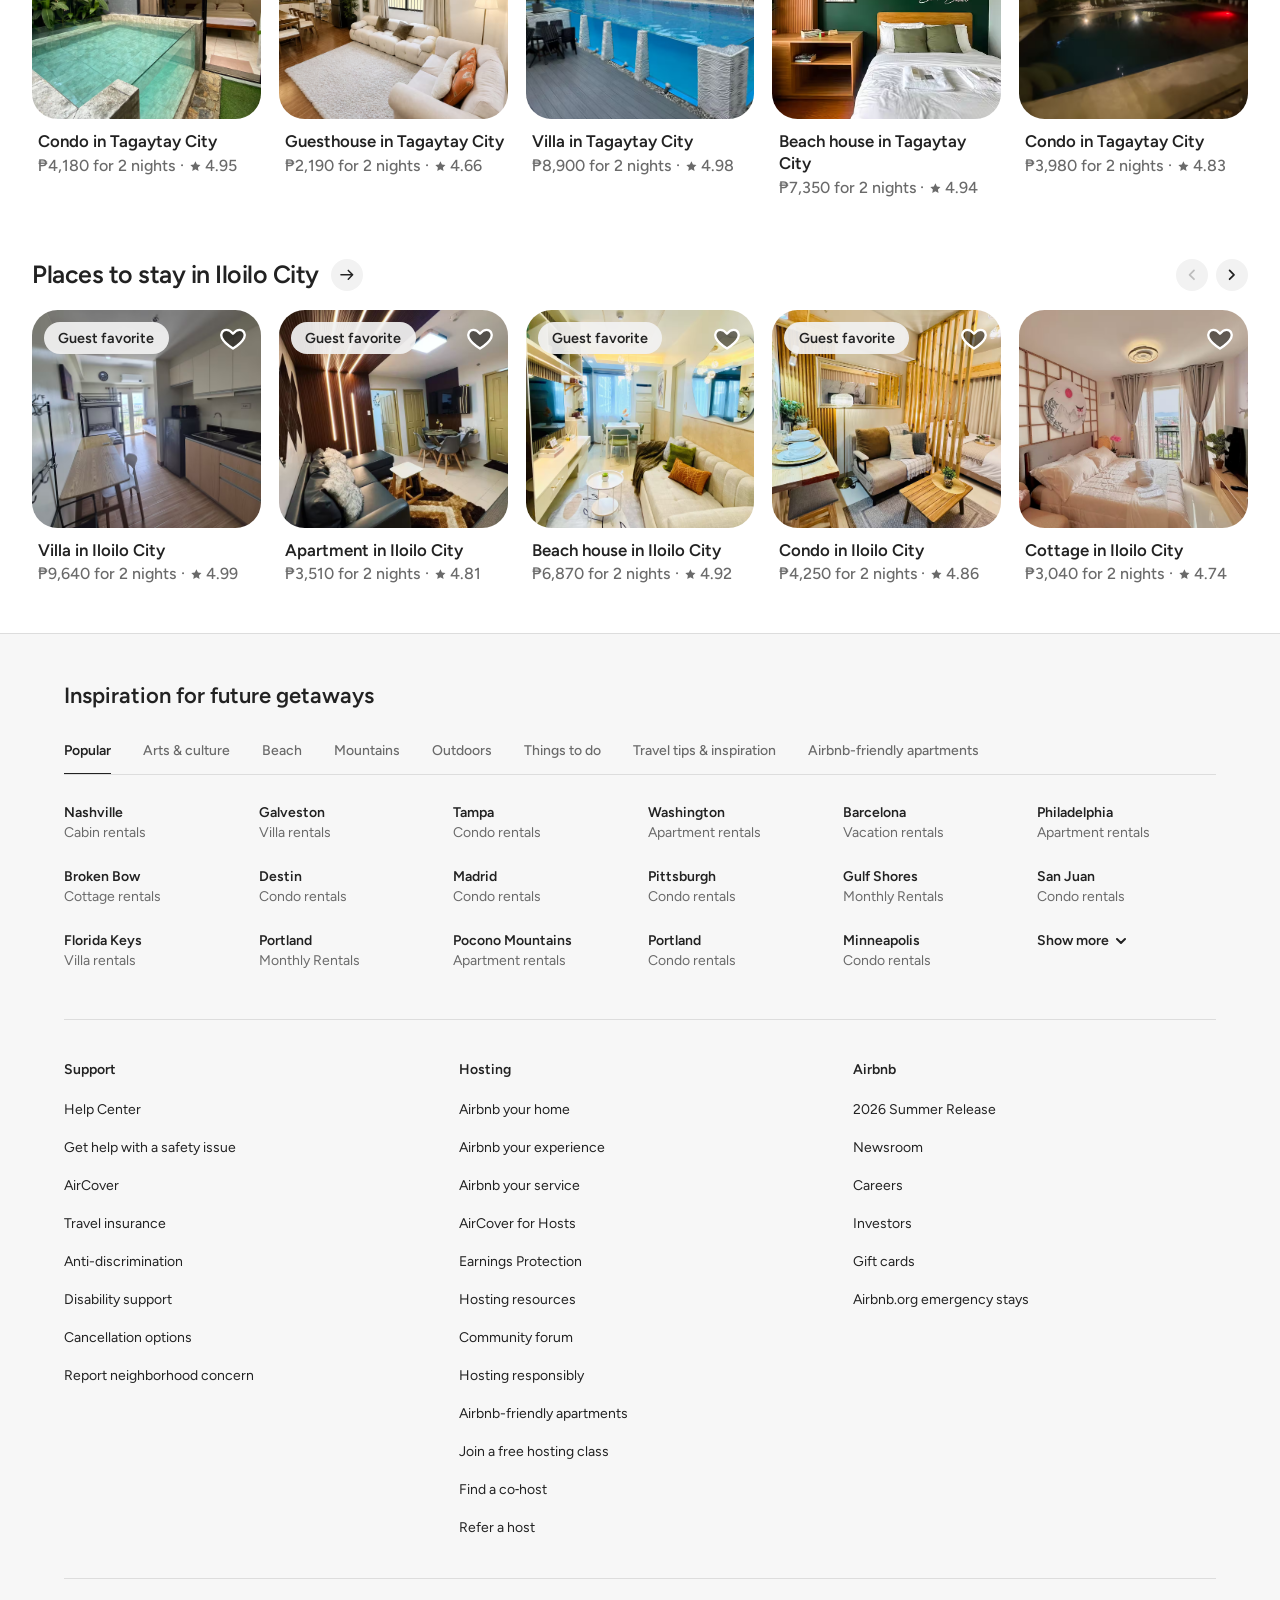
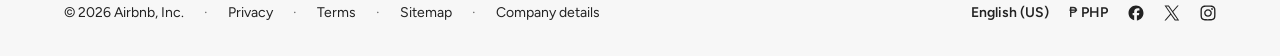
==== commit 567bbfa2: "done clone" ====
--- a/index.html
+++ b/index.html
@@ -11,6 +11,8 @@
     <link rel="stylesheet" href="public/css/main.css">
     <link rel="stylesheet" href="public/css/navbar/navbar.css">
     <link rel="stylesheet" href="public/css/search/search.css">
+    <link rel="stylesheet" href="public/css/places/places.css">
+    <link rel="stylesheet" href="public/css/footer/footer.css">
 </head>
 <body>
     <header class="hero">
@@ -74,9 +76,27 @@
                     </a>
                 </div>
             </div>
-                <div class="right_buttons">
+
+            <button class="compact_search" type="button" aria-label="Start your search">
+                    <span class="compact_item compact_where">
+                        <video class="compact_icon" muted playsinline preload="auto">
+                            <source src="public/assets/video/twirl/house-twirl-selected.webm" type="video/webm">
+                        </video>
+                        <span class="compact_label">Anywhere</span>
+                    </span>
+                    <span class="compact_item compact_label" >Anytime</span>
+                    <span class="compact_item compact_label">Add guests</span>
+                    <span class="compact_btn">
+                        <svg xmlns="http://www.w3.org/2000/svg" viewBox="0 0 32 32" fill="none" stroke="currentColor" stroke-width="4" stroke-linecap="round" aria-hidden="true">
+                            <circle cx="14" cy="14" r="9"/>
+                            <line x1="21" y1="21" x2="28" y2="28"/>
+                        </svg>
+                    </span>
+                </button>
+
+            <div class="right_buttons">
                 <div class="host_btn">
-                    <button class="btn host_text" type="button">Become a host</button>
+                    <button class="btn host_text" type="submit" href="views/login.html">Become a host</button>
                 </div>
                 <div class="profile">
                     <button class="btn" type="button"><svg xmlns="http://www.w3.org/2000/svg" width="48" height="48" viewBox="0 0 32 32" role="img" aria-label="Profile" xmlns:c2pa="http://c2pa.org/manifest"><metadata><c2pa:manifest>[base64]/[base64]/Nj3IBDY5wWhY/[base64]/[base64]/[base64]/[base64]/3cyjxFA3Qo5S46fX0/ihY0VZ7mfb9KF703t5OjWDBWMA4GA1UdDwEB/wQEAwIHgDAVBgNVHSUEDjAMBgorBgEEAYPoXgIBMAwGA1UdEwEB/wQCMAAwHwYDVR0jBBgwFoAUzlHiBIFOZFsj+OPEz5o+nMHXXMIwCgYIKoZIzj0EAwMDZwAwZAIwMXMdFJ4BetLLVY7ORuE9noqbbAZOZn/aArXyTwFAZfKrPzxF2vPoJNf1+UCdg1XGAjBwX1zd9WGqYkqmL5SFqw1QySjr1zJfpJM9+1rdDwSPLMOPOjKuiXjoU/[base64]</c2pa:manifest></metadata>
@@ -132,6 +152,12 @@
             </div>
         </div>
     </header>
+
+    <div data-include="views/places.html"></div>
+    <div data-include="views/footer.html"></div>
+
     <script src="public/js/navbar.js"></script>
+    <script src="public/js/places.js"></script>
+    <script src="public/js/footer.js"></script>
 </body>
 </html>
--- a/public/css/main.css
+++ b/public/css/main.css
@@ -1,5 +1,19 @@
 :root {
     --palette-grey0: #FFFFFF;
+    --page-max-width: 1760px;
+    --page-gutter: clamp(1.5rem, 5vw, 5rem);
+}
+
+body {
+    overflow-anchor: none;
+}
+
+.container,
+.places {
+    width: 100%;
+    max-width: var(--page-max-width);
+    margin-inline: auto;
+    padding-inline: var(--page-gutter);
 }
 
 * {
@@ -23,12 +37,11 @@
 .logo {
     flex: 1 1 0;
     display: flex;
-    align-items: center;
     justify-content: flex-start;
 }
 
 .logo svg {
-    width: clamp(4.5rem, 9vw, 6.3rem);
+    width: 6.5rem;
     height: auto;
     color: #FF385C;
 }
@@ -39,6 +52,6 @@
     border: none;
     background: none;
     cursor: pointer;
-    font-size: clamp(0.875rem, 1vw + 0.4rem, 1.2rem);
-    font-weight: 200;
+    font-size: 0.875rem;
+    font-weight: 500;
 }
--- a/public/css/navbar/navbar.css
+++ b/public/css/navbar/navbar.css
@@ -1,6 +1,6 @@
 :root {
-    --main-size: clamp(3.5rem, 6.5vw, 6.1rem);
-    --nav_tab_size: clamp(3.75rem, 5.5vw, 5.1rem);
+    --main-size: clamp(2rem, 6vw, 6.1rem);
+    --nav_tab_size: clamp(3.75rem, 4vw, 5.1rem);
 }
 
 .navbar {
@@ -8,11 +8,15 @@
     display: flex;
     flex-direction: column;
     align-items: stretch;
-    padding: 0 clamp(0.75rem, 3vw, 2rem);
+    padding-inline: calc(max(
+        var(--page-gutter),
+        calc((100% - var(--page-max-width)) / 2 + var(--page-gutter))
+    ) - 40px);
 }
 
 .top-navbar {
     display: flex;
+    margin-top: 1rem;
     align-items: center;
     justify-content: space-between;
     gap: clamp(0.25rem, 1.5vw, 1.5rem);
@@ -53,7 +57,6 @@
 
 .right_buttons {
     display: flex;
-    align-items: center;
     justify-content: flex-end;
     flex: 1 1 0;
     gap: clamp(0.25rem, 1vw, 0.75rem);
@@ -104,10 +107,18 @@
     transform: scale(1);
 }
 
+.video_container:hover {
+    transform: scale(1.1);
+}
+
+.nav_tab:has(.label_span:hover) .video_container {
+    transform: scale(1.1);
+}
+
 .label_span {
     margin-left: calc(var(--main-size) * -0.25);
-    font-size: clamp(0.85rem, 1.1vw + 0.4rem, 1.2rem);
-    font-weight: 500;
+    font-size: clamp(0.85rem, 1.1vw + 0.4rem, 1.1rem);
+    font-weight: 600;
     white-space: nowrap;
     color: inherit;
 }
@@ -135,6 +146,143 @@
     transform: scale(1.1);
 }
 
-.host_text {
-    font-size: clamp(0.75rem, 0.9vw + 0.3rem, 0.875rem);
+.host_btn .host_text {
+    font-size: clamp(0.85rem, 1.1vw + 0.4rem, 1.1rem);
+    font-weight: bold;
+    color: inherit;
+    padding: 0.75rem 1rem;
+    border-radius: 999px;
+    transition: background-color 0.2s ease-in-out;
+}
+
+.host_btn .host_text:hover {
+    background-color: #f2f2f2;
+}
+
+.hero {
+    position: relative;
+}
+
+.navbar {
+    position: fixed;
+    top: 0;
+    left: 0;
+    right: 0;
+    z-index: 1000;
+    transition: box-shadow 0.25s ease;
+}
+
+.top-navbar {
+    position: relative;
+}
+
+.nav_buttons {
+    transition: opacity 0.2s ease, transform 0.25s ease, visibility 0.2s;
+}
+
+.below_selections {
+    max-height: 10rem;
+    transition: max-height 0.25s ease, opacity 0.2s ease, transform 0.25s ease, padding 0.25s ease;
+}
+
+.compact_search {
+    position: absolute;
+    left: 50%;
+    top: 40%;
+    display: flex;
+    align-items: center;
+    height: 3rem;
+    padding: 0 0.5rem 0 0.25rem;
+    border: 1px solid #dddddd;
+    border-radius: 999px;
+    background: #ffffff;
+    color: #222222;
+    font: inherit;
+    font-size: 0.875rem;
+    font-weight: 500;
+    cursor: pointer;
+    box-shadow: 0 1px 2px rgba(0, 0, 0, 0.08), 0 4px 12px rgba(0, 0, 0, 0.05);
+    opacity: 0;
+    visibility: hidden;
+    pointer-events: none;
+    transform: translate(-50%, -30%) scale(0.9);
+    transition: opacity 0.2s ease, transform 0.25s ease, visibility 0.2s;
+    z-index: 1001;
+}
+
+.compact_item {
+    display: flex;
+    align-items: center;
+    gap: 0.25rem;
+    padding: 0 1rem;
+    line-height: 1.5rem;
+    white-space: nowrap;
+}
+
+.compact_where {
+    padding-left: 0.5rem;
+}
+
+.compact_item + .compact_item {
+    border-left: 1px solid #dddddd;
+}
+
+.compact_icon {
+    width: 3rem;
+    height: 3rem;
+    object-fit: contain;
+}
+
+.compact_btn {
+    display: grid;
+    place-items: center;
+    width: 2rem;
+    height: 2rem;
+    border-radius: 50%;
+    background: #ff385c;
+    color: #ffffff;
+}
+
+.compact_btn svg {
+    width: 0.875rem;
+    height: 0.875rem;
+}
+
+.hero.scrolled .navbar {
+    background: #ffffff;
+    border-bottom: 1px solid #ebebeb;
+}
+
+.hero.scrolled .nav_buttons {
+    opacity: 0;
+    visibility: hidden;
+    pointer-events: none;
+    transform: translateY(-0.5rem) scale(0.9);
+}
+
+.hero.scrolled .below_selections {
+    max-height: 0;
+    padding-block: 0;
+    overflow: hidden;
+    opacity: 0;
+    pointer-events: none;
+    transform: translateY(-1rem);
+}
+
+.hero.scrolled .compact_search {
+    opacity: 1;
+    visibility: visible;
+    pointer-events: auto;
+    transform: translate(-50%, -50%) scale(1);
+}
+
+.compact_label {
+    font-size: 1rem;
+    font-weight: 600;
+}
+
+@media (max-width: 1125px) {
+    .host_btn {
+        display: none;
+    }
 }
--- a/public/css/search/search.css
+++ b/public/css/search/search.css
@@ -12,8 +12,8 @@
 .search_bar {
     display: flex;
     align-items: stretch;
-    width: min(100%, 50rem);
-    height: clamp(3.5rem, 6vw, 4.5rem);
+    width: min(100%, 65rem);
+    height: clamp(3.5rem, 7vw, 5.5rem);
     background: #ffffff;
     border: 1px solid #dddddd;
     border-radius: 999px;
@@ -34,12 +34,8 @@
     transition: background-color 0.2s ease-in-out;
 }
 
-.search_where {
-    flex-grow: 1.4;
-}
 
 .search_who {
-    flex-grow: 1.2;
     padding-right: clamp(0.4rem, 1vw, 0.5rem);
 }
 
@@ -81,7 +77,7 @@
 }
 
 .search_label {
-    font-size: clamp(0.7rem, 0.5vw + 0.5rem, 0.8125rem);
+    font-size: clamp(0.7rem, 1.5vw + 0.5rem, 1rem);
     font-weight: 600;
     line-height: 1.2;
     color: #222222;
@@ -95,7 +91,7 @@
     outline: none;
     background: transparent;
     font: inherit;
-    font-size: clamp(0.8rem, 0.6vw + 0.55rem, 0.9375rem);
+    font-size: clamp(0.8rem, 1.6vw + 0.55rem, 1.1rem);
     color: #222222;
     text-overflow: ellipsis;
     cursor: pointer;
@@ -115,7 +111,7 @@
     align-items: center;
     justify-content: center;
     flex: 0 0 auto;
-    width: clamp(2.5rem, 4vw, 3rem);
+    width: clamp(2.5rem, 4vw, 4rem);
     aspect-ratio: 1;
     padding: 0;
     border: none;
--- a/public/css/places/places.css
+++ b/public/css/places/places.css
@@ -0,0 +1,283 @@
+.places {
+    --gap: clamp(0.75rem, 1.4vw, 1.25rem);
+    --per-view: 6;
+    --brand: #ff385c;
+    padding: clamp(2rem, 3vw, 4.5rem) clamp(0.75rem, 3vw, 2rem) clamp(1.5rem, 3vw, 3rem);
+    background: #ffffff;
+    color: #222222;
+}
+
+.place_section + .place_section {
+    margin-top: clamp(2rem, 4vw, 3.5rem);
+}
+
+.place_head {
+    display: flex;
+    align-items: center;
+    justify-content: space-between;
+    gap: 1rem;
+    margin-bottom: clamp(0.75rem, 1.5vw, 1.25rem);
+}
+
+.place_heading {
+    display: flex;
+    align-items: center;
+    gap: 0.75rem;
+    margin: 0;
+    font-size: clamp(1.25rem, 1.2vw + 0.6rem, 2rem);
+    font-weight: 600;
+    letter-spacing: -0.02em;
+    line-height: 1.2;
+}
+
+.place_more,
+.place_arrow {
+    display: grid;
+    place-items: center;
+    flex: 0 0 auto;
+    width: clamp(2rem, 2.4vw, 2.5rem);
+    aspect-ratio: 1;
+    padding: 0;
+    border: 0;
+    border-radius: 50%;
+    background: #f2f2f2;
+    color: #222222;
+    font: inherit;
+    cursor: pointer;
+    transition: background-color 0.2s ease-in-out, transform 0.2s ease-in-out;
+}
+
+.place_more svg,
+.place_arrow svg {
+    width: 55%;
+    height: 55%;
+}
+
+.place_more:hover,
+.place_arrow:hover:not(:disabled) {
+    background: #e6e6e6;
+    transform: scale(1.06);
+}
+
+.place_arrow:disabled {
+    color: #bdbdbd;
+    cursor: default;
+}
+
+.place_arrows {
+    display: flex;
+    gap: 0.5rem;
+}
+
+.place_track {
+    display: flex;
+    gap: var(--gap);
+    overflow-x: auto;
+    scroll-snap-type: x proximity;
+    scrollbar-width: none;
+    padding-bottom: 0.5rem;
+}
+
+.place_track::-webkit-scrollbar {
+    display: none;
+}
+
+.place_card {
+    flex: 0 0 calc((100% - (var(--per-view) - 1) * var(--gap)) / var(--per-view));
+    min-width: 0;
+    scroll-snap-align: start;
+}
+
+.place_media {
+    position: relative;
+    aspect-ratio: 1 / 0.95;
+    border-radius: clamp(1rem, 2vw, 1.75rem);
+    overflow: hidden;
+    background: #ebebeb;
+}
+
+.place_image {
+    display: block;
+    width: 100%;
+    height: 100%;
+    object-fit: cover;
+}
+
+.place_badge {
+    position: absolute;
+    top: 0.75rem;
+    left: 0.75rem;
+    padding: 0.35rem 0.9rem;
+    border-radius: 999px;
+    background: rgba(242, 242, 242, 0.92);
+    font-size: clamp(0.75rem, 0.4vw + 0.6rem, 0.9rem);
+    font-weight: 600;
+    white-space: nowrap;
+}
+
+.place_heart {
+    position: absolute;
+    top: 0.6rem;
+    right: 0.6rem;
+    display: grid;
+    place-items: center;
+    width: 2.25rem;
+    aspect-ratio: 1;
+    padding: 0;
+    border: 0;
+    background: transparent;
+    cursor: pointer;
+    transition: transform 0.2s ease-in-out;
+}
+
+.place_heart:hover {
+    transform: scale(1.1);
+}
+
+.place_heart svg {
+    width: 1.75rem;
+    height: 1.75rem;
+    fill: rgba(0, 0, 0, 0.5);
+    stroke: #ffffff;
+    stroke-width: 2;
+    stroke-linejoin: round;
+}
+
+.place_heart.active svg {
+    fill: var(--brand);
+}
+
+.place_title {
+    margin: 0.75rem 0 0 0.4rem;
+    font-size: clamp(0.9rem, 0.5vw + 0.75rem, 1.05rem);
+    font-weight: 600;
+    line-height: 1.3;
+}
+
+.place_meta {
+    display: flex;
+    flex-wrap: wrap;
+    align-items: center;
+    gap: 0.3rem;
+    margin: 0.125rem 0 0 0.4rem;
+    color: #6a6a6a;
+    font-size: clamp(0.85rem, 0.5vw + 0.7rem, 1rem);
+    font-weight: 500;
+}
+
+.place_rating {
+    display: inline-flex;
+    align-items: center;
+    gap: 0.2rem;
+}
+
+.place_rating svg {
+    width: 0.8em;
+    height: 0.8em;
+    fill: currentColor;
+}
+
+@media (max-width: 1400px) {
+    .places {
+        --per-view: 5;
+    }
+}
+
+@media (max-width: 1150px) {
+    .places {
+        --per-view: 4;
+    }
+}
+
+@media (max-width: 900px) {
+    .places {
+        --per-view: 3;
+    }
+}
+
+@media (max-width: 640px) {
+    .places {
+        --per-view: 2;
+    }
+
+    .place_arrows {
+        display: none;
+    }
+}
+
+.place_see_all {
+    flex: 0 0 calc((100% - (var(--per-view) - 1) * var(--gap)) / var(--per-view));
+    align-self: flex-start;
+    aspect-ratio: 1 / 0.95;
+    min-width: 0;
+    scroll-snap-align: start;
+    display: flex;
+    flex-direction: column;
+    align-items: center;
+    justify-content: center;
+    gap: clamp(0.75rem, 1.5vw, 1.5rem);
+    border-radius: clamp(1rem, 2vw, 1.75rem);
+    background: #ffffff;
+    box-shadow: 0 1px 3px rgba(0, 0, 0, 0.1), 0 6px 16px rgba(0, 0, 0, 0.08);
+    color: #222222;
+}
+
+.place_see_all_stack {
+    position: relative;
+    width: 62%;
+    aspect-ratio: 1.15;
+    transition: transform 0.3s ease-in-out;
+}
+
+.place_see_all_img {
+    position: absolute;
+    width: 52%;
+    aspect-ratio: 1;
+    object-fit: cover;
+    border-radius: 14%;
+    background: #e4e4e4;
+    box-shadow: 0 2px 8px rgba(0, 0, 0, 0.3);
+    transform: scale(0) rotate(var(--rot));
+    transition: transform 0.6s cubic-bezier(0.34, 1.56, 0.64, 1) var(--delay);
+    border: 4px solid #ffffff;
+}
+
+.place_see_all.in_view .place_see_all_img {
+    transform: scale(1) rotate(var(--rot));
+}
+
+.place_see_all_img_1 {
+    --rot: 4deg;
+    --delay: 0s;
+    top: 0;
+    left: 28%;
+    z-index: 1;
+}
+
+.place_see_all_img_2 {
+    --rot: -8deg;
+    --delay: 0.12s;
+    bottom: 0;
+    left: 0;
+    z-index: 3;
+}
+
+.place_see_all_img_3 {
+    --rot: 8deg;
+    --delay: 0.24s;
+    bottom: 6%;
+    right: 0;
+    z-index: 2;
+}
+
+.place_see_all_text {
+    font-size: clamp(0.95rem, 0.5vw + 0.8rem, 1.1rem);
+    font-weight: 600;
+}
+
+@media (prefers-reduced-motion: reduce) {
+    .place_see_all_img {
+        transition: none;
+        transform: scale(1) rotate(var(--rot));
+    }
+}
--- a/public/css/footer/footer.css
+++ b/public/css/footer/footer.css
@@ -0,0 +1,187 @@
+.footer {
+    background: #f7f7f7;
+    border-top: 1px solid #dddddd;
+    color: #222222;
+    padding-block: 3rem 2rem;
+    padding-inline: max(
+        var(--page-gutter),
+        calc((100% - var(--page-max-width)) / 2 + var(--page-gutter))
+    );
+}
+
+.footer a {
+    color: inherit;
+    text-decoration: none;
+}
+
+.footer a:hover {
+    text-decoration: underline;
+}
+
+.footer_heading {
+    font-size: 1.375rem;
+    font-weight: 600;
+    line-height: 1.25;
+    margin-bottom: 1.25rem;
+}
+
+.footer_tabs {
+    display: flex;
+    gap: 2rem;
+    border-bottom: 1px solid #dddddd;
+    overflow-x: auto;
+    scrollbar-width: none;
+}
+
+.footer_tabs::-webkit-scrollbar {
+    display: none;
+}
+
+.footer_tab {
+    flex: none;
+    appearance: none;
+    background: none;
+    border: none;
+    border-bottom: 2px solid transparent;
+    margin-bottom: -1px;
+    padding: 0.75rem 0;
+    font: inherit;
+    font-weight: 500;
+    color: #6a6a6a;
+    cursor: pointer;
+    white-space: nowrap;
+    transition: color 0.15s ease, border-color 0.15s ease;
+}
+
+.footer_tab:hover {
+    color: #222222;
+}
+
+.footer_tab.active {
+    color: #222222;
+    font-weight: 600;
+    border-bottom-color: #222222;
+}
+
+.footer_grid {
+    display: grid;
+    grid-template-columns: repeat(6, minmax(0, 1fr));
+    gap: 1.5rem 1rem;
+    list-style: none;
+    padding-top: 1.75rem;
+}
+
+.footer_place {
+    display: flex;
+    flex-direction: column;
+}
+
+.footer_place_title {
+    font-weight: 600;
+    color: #222222;
+}
+
+.footer_place_type {
+    color: #6a6a6a;
+}
+
+.footer_more {
+    display: inline-flex;
+    align-items: center;
+    gap: 0.375rem;
+    appearance: none;
+    background: none;
+    border: none;
+    padding: 0;
+    font: inherit;
+    font-weight: 600;
+    color: #222222;
+    cursor: pointer;
+}
+
+.footer_more svg {
+    width: 0.75rem;
+    height: 0.75rem;
+    transition: transform 0.2s ease;
+}
+
+.footer_more.expanded svg {
+    transform: rotate(180deg);
+}
+
+.footer_links {
+    display: grid;
+    grid-template-columns: repeat(3, minmax(0, 1fr));
+    gap: 2rem;
+    margin-top: 3rem;
+    padding-top: 2.5rem;
+    border-top: 1px solid #dddddd;
+}
+
+.footer_column h3 {
+    font-size: 0.875rem;
+    font-weight: 600;
+    margin-bottom: 1.25rem;
+}
+
+.footer_column ul {
+    display: flex;
+    flex-direction: column;
+    gap: 1.125rem;
+    list-style: none;
+}
+
+.footer_bottom {
+    display: flex;
+    flex-wrap: wrap;
+    justify-content: space-between;
+    align-items: center;
+    gap: 1rem;
+    margin-top: 2.5rem;
+    padding-top: 1.5rem;
+    border-top: 1px solid #dddddd;
+}
+
+.footer_legal,
+.footer_locale {
+    display: flex;
+    flex-wrap: wrap;
+    align-items: center;
+    gap: 0.5rem 1.25rem;
+}
+
+.footer_legal > * + *::before {
+    content: "\00b7";
+    margin-right: 1.25rem;
+    color: #6a6a6a;
+}
+
+.footer_locale a {
+    font-weight: 600;
+}
+
+@media (max-width: 1200px) {
+    .footer_grid {
+        grid-template-columns: repeat(4, minmax(0, 1fr));
+    }
+}
+
+@media (max-width: 900px) {
+    .footer_grid {
+        grid-template-columns: repeat(3, minmax(0, 1fr));
+    }
+
+    .footer_links {
+        grid-template-columns: repeat(2, minmax(0, 1fr));
+    }
+}
+
+@media (max-width: 600px) {
+    .footer_grid {
+        grid-template-columns: repeat(2, minmax(0, 1fr));
+    }
+
+    .footer_links {
+        grid-template-columns: 1fr;
+    }
+}
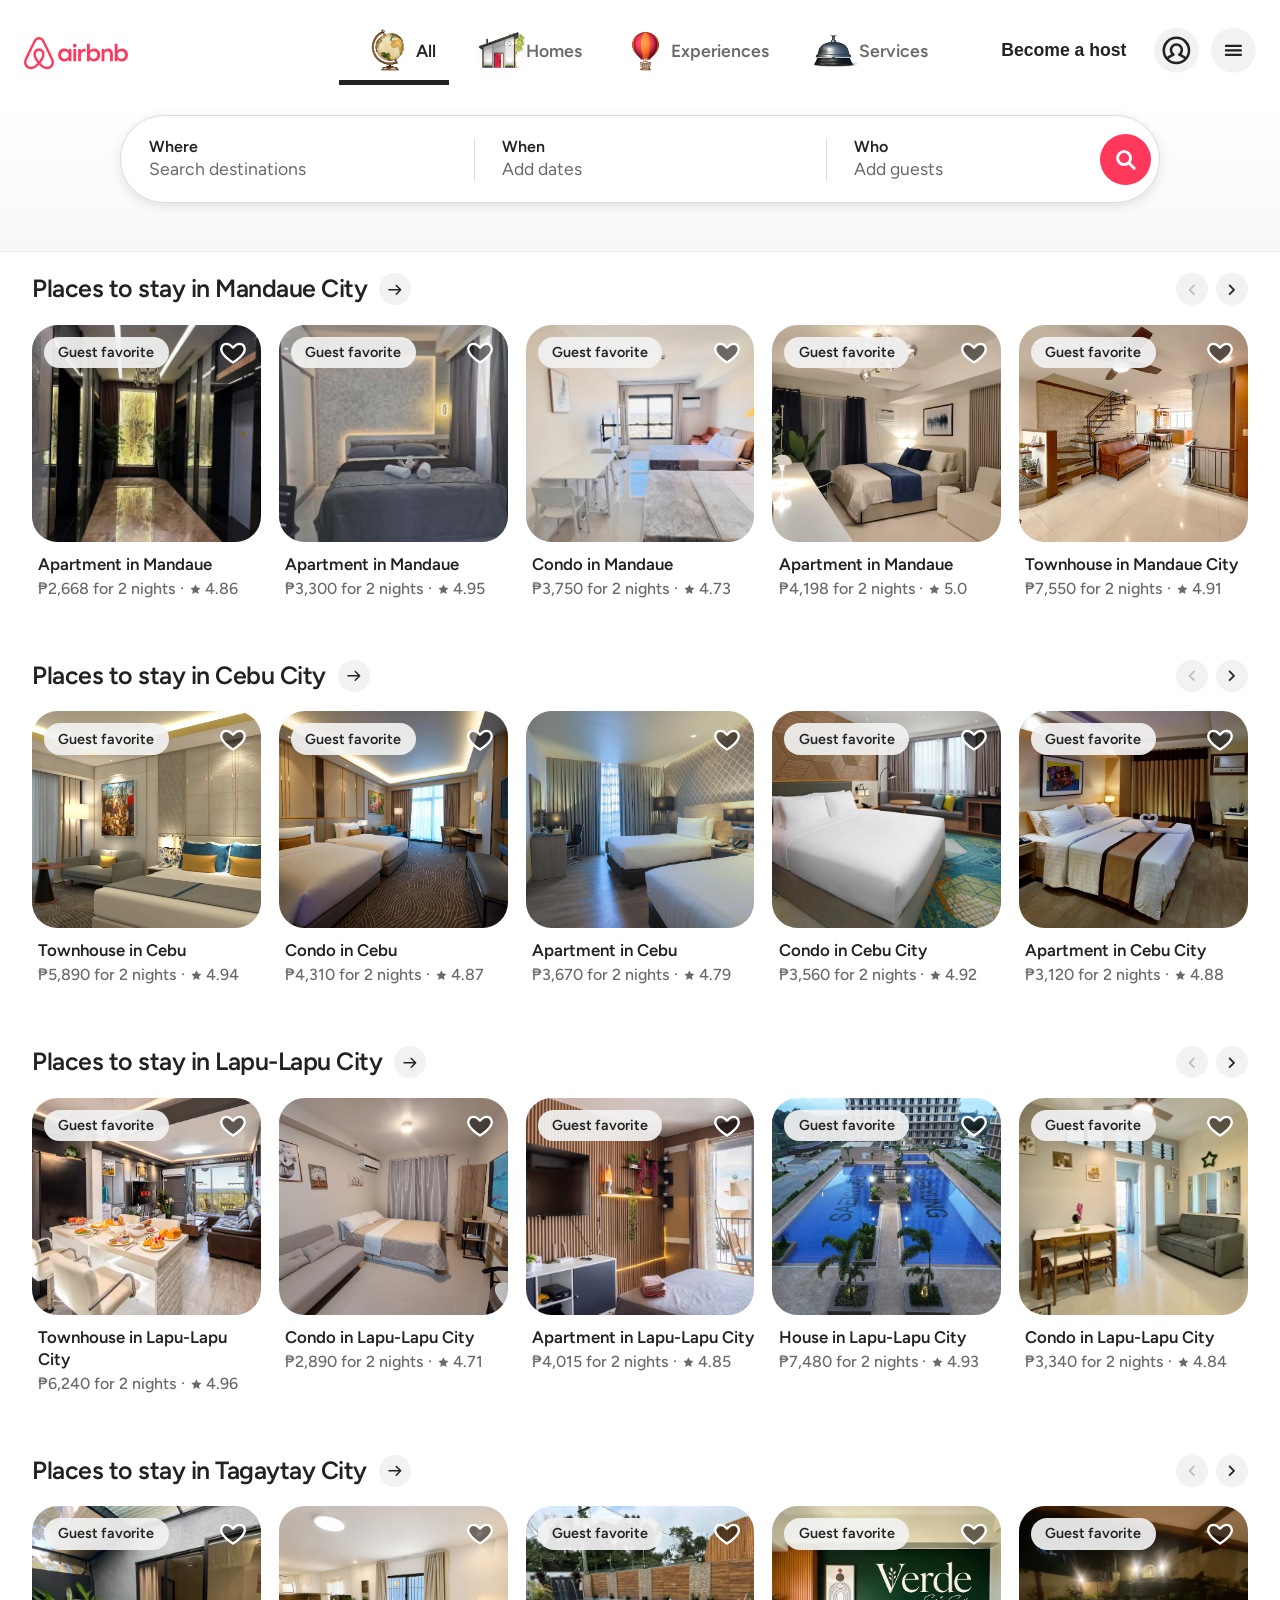
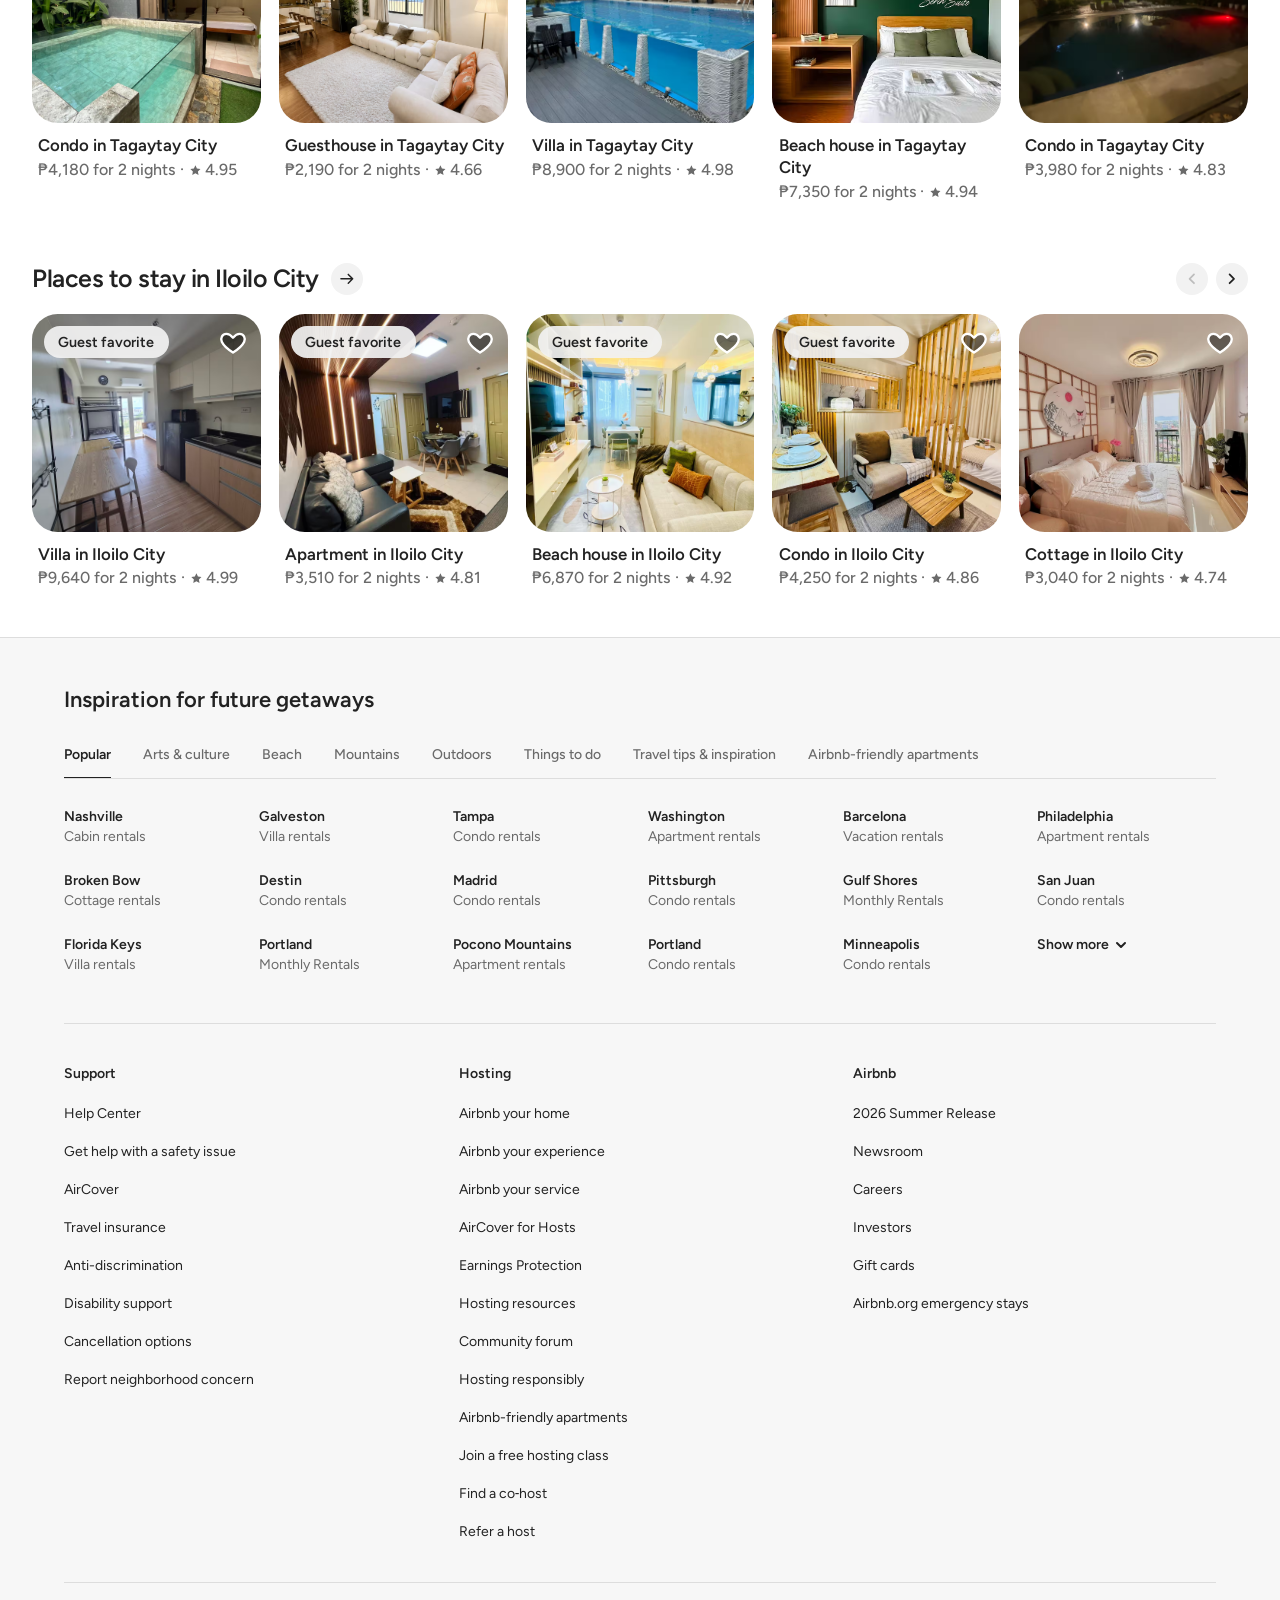
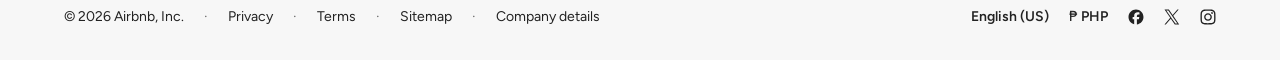
==== commit 327acf6f: "done clone" ====
--- a/index.html
+++ b/index.html
@@ -13,6 +13,7 @@
     <link rel="stylesheet" href="public/css/search/search.css">
     <link rel="stylesheet" href="public/css/places/places.css">
     <link rel="stylesheet" href="public/css/footer/footer.css">
+    <link rel="stylesheet" href="public/css/navbar/mobile.css">
 </head>
 <body>
     <header class="hero">
@@ -78,20 +79,28 @@
             </div>
 
             <button class="compact_search" type="button" aria-label="Start your search">
-                    <span class="compact_item compact_where">
-                        <video class="compact_icon" muted playsinline preload="auto">
-                            <source src="public/assets/video/twirl/house-twirl-selected.webm" type="video/webm">
-                        </video>
-                        <span class="compact_label">Anywhere</span>
-                    </span>
-                    <span class="compact_item compact_label" >Anytime</span>
-                    <span class="compact_item compact_label">Add guests</span>
-                    <span class="compact_btn">
-                        <svg xmlns="http://www.w3.org/2000/svg" viewBox="0 0 32 32" fill="none" stroke="currentColor" stroke-width="4" stroke-linecap="round" aria-hidden="true">
-                            <circle cx="14" cy="14" r="9"/>
-                            <line x1="21" y1="21" x2="28" y2="28"/>
-                        </svg>
-                    </span>
+                <span class="compact_item compact_where">
+                    <video class="compact_icon" muted playsinline preload="auto">
+                        <source src="public/assets/video/twirl/house-twirl-selected.webm" type="video/webm">
+                    </video>
+                    <span class="compact_label">Anywhere</span>
+                </span>
+                <span class="compact_item compact_label" >Anytime</span>
+                <span class="compact_item compact_label">Add guests</span>
+                <span class="compact_btn">
+                    <svg xmlns="http://www.w3.org/2000/svg" viewBox="0 0 32 32" fill="none" stroke="currentColor" stroke-width="4" stroke-linecap="round" aria-hidden="true">
+                        <circle cx="14" cy="14" r="9"/>
+                        <line x1="21" y1="21" x2="28" y2="28"/>
+                    </svg>
+                </span>
+            </button>
+
+                <button class="mobile_search" type="button" aria-label="Start your search">
+                    <svg viewBox="0 0 32 32" fill="none" stroke="currentColor" stroke-width="4" stroke-linecap="round" aria-hidden="true">
+                        <circle cx="14" cy="14" r="9"/>
+                        <line x1="21" y1="21" x2="28" y2="28"/>
+                    </svg>
+                    <span>Start your search</span>
                 </button>
 
             <div class="right_buttons">
@@ -156,6 +165,31 @@
     <div data-include="views/places.html"></div>
     <div data-include="views/footer.html"></div>
 
+
+    <nav class="bottom_bar" aria-label="Main">
+        <a class="bottom_item active" href="/index.html">
+            <svg viewBox="0 0 32 32" fill="none" stroke="currentColor" stroke-width="2.5" stroke-linecap="round" aria-hidden="true">
+                <circle cx="14" cy="14" r="9"/>
+                <line x1="21" y1="21" x2="28" y2="28"/>
+            </svg>
+            <span>Explore</span>
+        </a>
+        <button class="bottom_item" type="button">
+            <svg viewBox="0 0 32 32" fill="none" stroke="currentColor" stroke-width="2.5" stroke-linejoin="round" aria-hidden="true">
+                <path d="M16 28C7 21 3 16.5 3 11.5 3 7.9 5.7 5 9.2 5c2.8 0 5.1 1.6 6.8 4 1.7-2.4 4-4 6.8-4C26.3 5 29 7.9 29 11.5c0 5-4 9.5-13 16.5z"/>
+            </svg>
+            <span>Wishlists</span>
+        </button>
+        <a class="bottom_item" href="/views/login.html">
+            <svg viewBox="0 0 32 32" fill="none" stroke="currentColor" stroke-width="2.5" stroke-linecap="round" stroke-linejoin="round" aria-hidden="true">
+                <circle cx="16" cy="16" r="12"/>
+                <circle cx="16" cy="13" r="4"/>
+                <path d="M8 25c1.5-3 4.4-4.5 8-4.5s6.5 1.5 8 4.5"/>
+            </svg>
+            <span>Log in</span>
+        </a>
+    </nav>
+
     <script src="public/js/navbar.js"></script>
     <script src="public/js/places.js"></script>
     <script src="public/js/footer.js"></script>
--- a/public/css/navbar/navbar.css
+++ b/public/css/navbar/navbar.css
@@ -80,7 +80,6 @@
     padding: 0 clamp(0.25rem, 1vw, 1rem);
     color: #6a6a6a;
     font-weight: 500;
-    height: var(--nav_tab_size);
     transition: color 0.2s ease-in-out;
 }
 
--- a/public/css/search/search.css
+++ b/public/css/search/search.css
@@ -17,6 +17,7 @@
     background: #ffffff;
     border: 1px solid #dddddd;
     border-radius: 999px;
+    margin: 0 20px;
     box-shadow: 0 3px 12px rgba(0, 0, 0, 0.1);
 }
 
--- a/public/css/navbar/mobile.css
+++ b/public/css/navbar/mobile.css
@@ -0,0 +1,135 @@
+.mobile_search,
+.bottom_bar {
+    display: none;
+}
+
+@media (max-width: 500px) {
+    body {
+        padding-bottom: 4rem;
+    }
+
+    .navbar {
+        background: #ffffff;
+        border-bottom: 1px solid #ebebeb;
+        padding-inline: 1rem;
+    }
+
+    .top-navbar {
+        flex-wrap: wrap;
+        gap: 0.75rem;
+        margin-top: 0;
+        padding-block: 0.75rem;
+    }
+
+    .logo,
+    .right_buttons,
+    .hero .compact_search,
+    .hero .below_selections,
+    .nav_indicator {
+        display: none;
+    }
+
+    .mobile_search {
+        order: 1;
+        flex: 0 0 100%;
+        display: flex;
+        align-items: center;
+        justify-content: center;
+        gap: 0.5rem;
+        height: 3rem;
+        border: 1px solid #dddddd;
+        border-radius: 999px;
+        background: #ffffff;
+        color: #222222;
+        font: inherit;
+        font-size: 0.875rem;
+        font-weight: 600;
+        box-shadow: 0 2px 8px rgba(0, 0, 0, 0.1);
+        cursor: pointer;
+    }
+
+    .mobile_search svg {
+        width: 0.875rem;
+        height: 0.875rem;
+    }
+
+    .hero .nav_buttons,
+    .hero.scrolled .nav_buttons {
+        order: 2;
+        flex: 0 0 100%;
+        min-width: 0;
+        display: flex;
+        flex-wrap: nowrap;
+        justify-content: flex-start;
+        gap: 0.5rem;
+        overflow-x: auto;
+        scrollbar-width: none;
+        opacity: 1;
+        visibility: visible;
+        pointer-events: auto;
+        transform: none;
+    }
+
+    .nav_button {
+        flex: none;
+    }
+
+    .nav_tab {
+        display: inline-flex;
+        flex-direction: row;
+        align-items: center;
+        gap: 0.25rem;
+        padding: 0.375rem 0.75rem 0.375rem 0.5rem;
+        border: 1px solid #dddddd;
+        border-radius: 999px;
+        background: #ffffff;
+        font-size: 0.75rem;
+        font-weight: 500;
+        white-space: nowrap;
+    }
+
+    .nav_tab.active {
+        background: #f2f2f2;
+        border-color: #222222;
+    }
+
+    .bottom_bar {
+        position: fixed;
+        inset: auto 0 0 0;
+        z-index: 1000;
+        display: flex;
+        justify-content: center;
+        align-items: center;
+        height: 4rem;
+        padding-bottom: env(safe-area-inset-bottom, 0px);
+        background: #ffffff;
+        border-top: 1px solid #ebebeb;
+    }
+
+    .bottom_item {
+        flex: none;
+        width: 4.5rem;
+        display: flex;
+        flex-direction: column;
+        align-items: center;
+        gap: 0.25rem;
+        padding: 0.5rem 0;
+        border: none;
+        background: none;
+        color: #6a6a6a;
+        font: inherit;
+        font-size: 0.6875rem;
+        font-weight: 500;
+        text-decoration: none;
+        cursor: pointer;
+    }
+
+    .bottom_item svg {
+        width: 1.5rem;
+        height: 1.5rem;
+    }
+
+    .bottom_item.active {
+        color: #ff385c;
+    }
+}
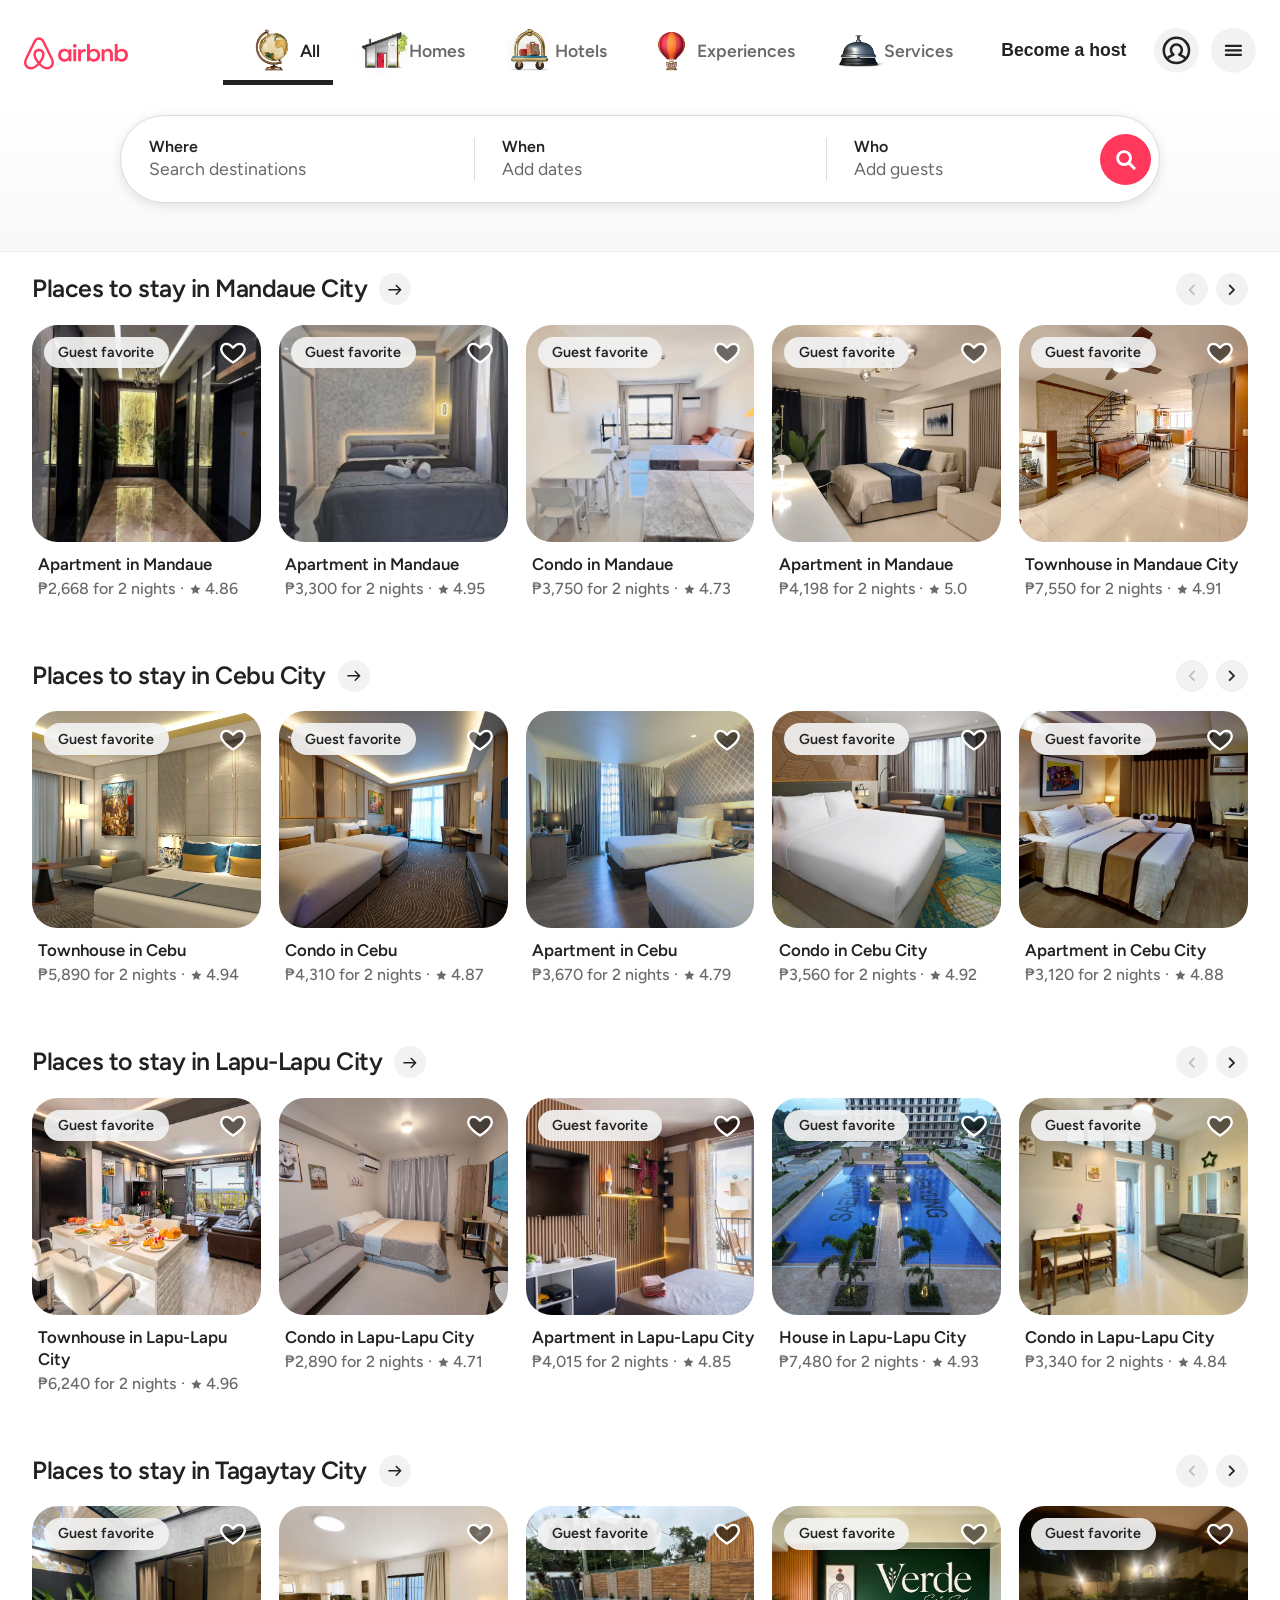
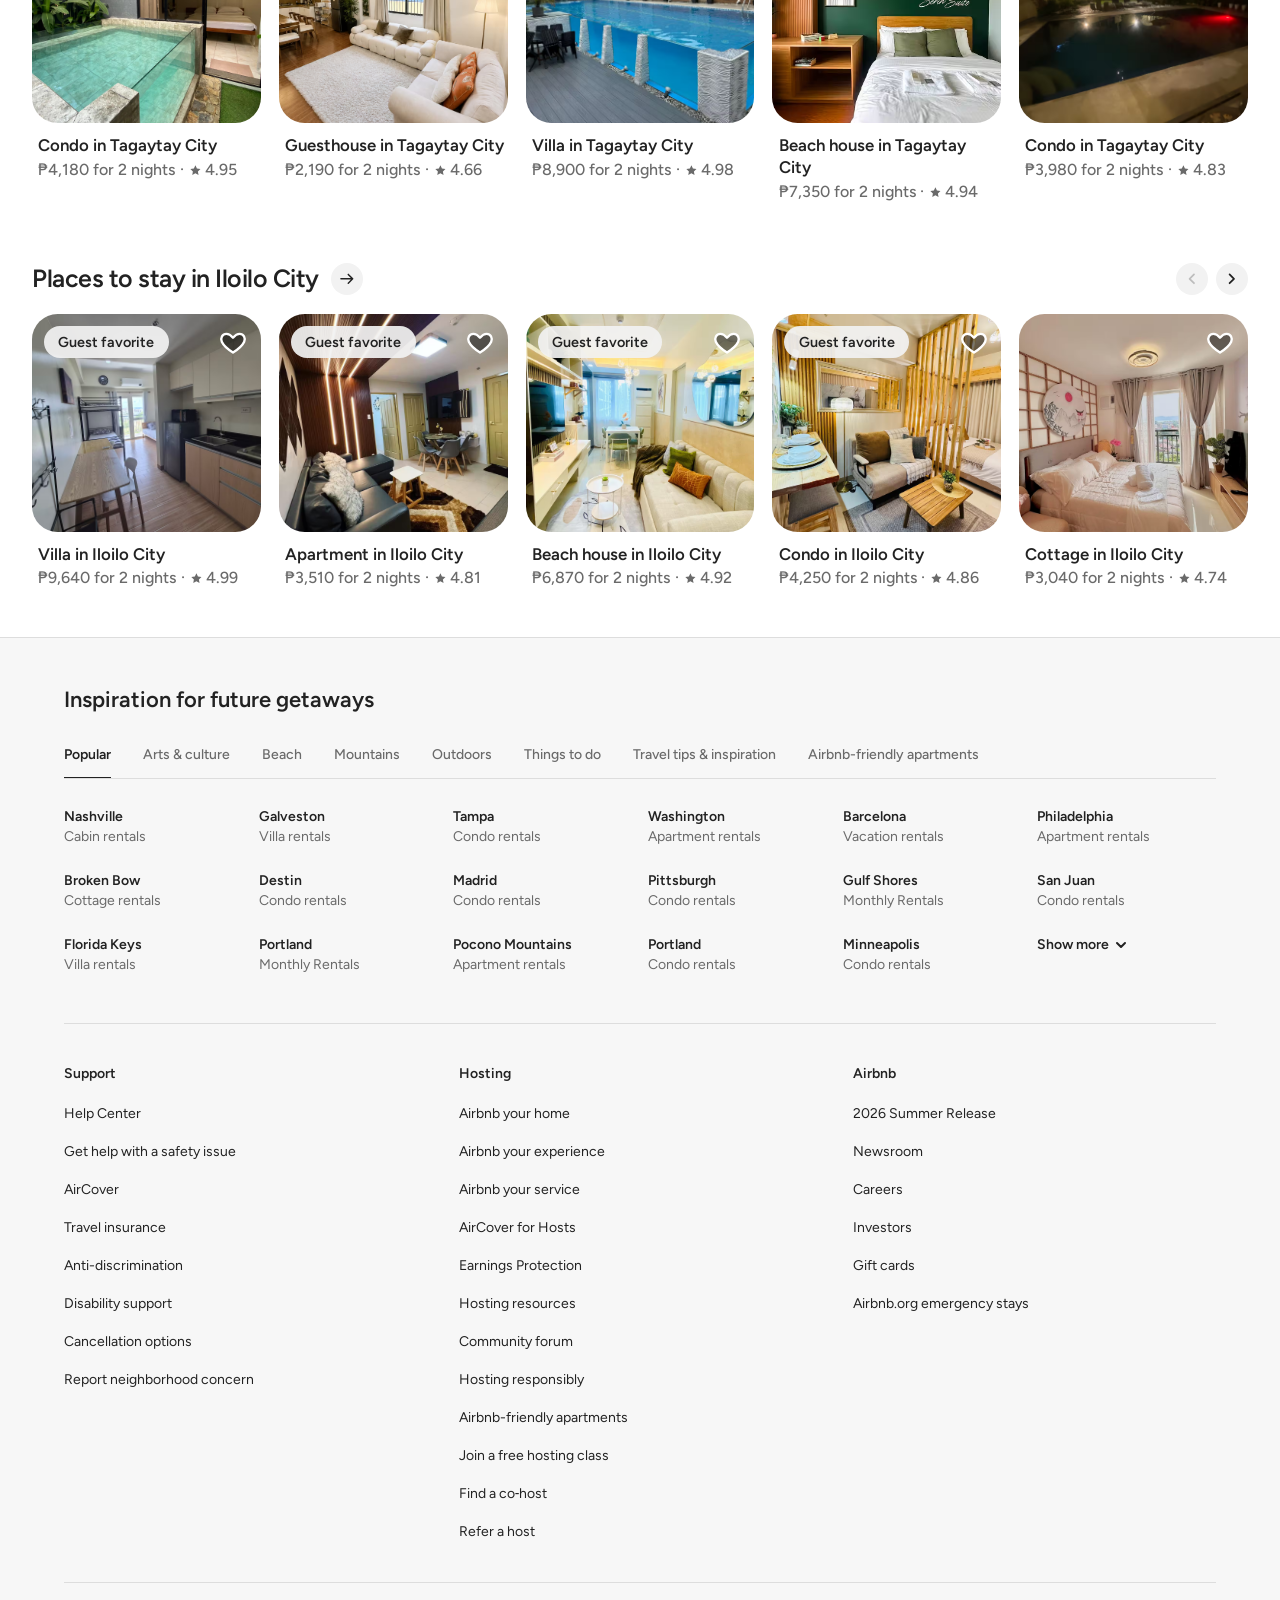
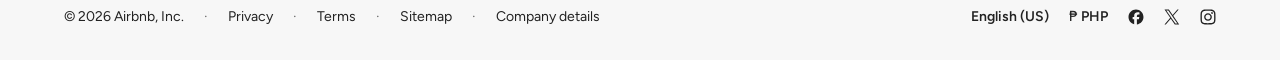
==== commit 4dbe3902: "added" ====
--- a/index.html
+++ b/index.html
@@ -20,7 +20,7 @@
         <div class="navbar">
             <div class="top-navbar">
                 <div class="logo">
-                    <svg viewBox="0 0 3490 1080" style="display: block;"><path d="M1494.71 456.953C1458.28 412.178 1408.46 389.892 1349.68 389.892C1233.51 389.892 1146.18 481.906 1146.18 605.892C1146.18 729.877 1233.51 821.892 1349.68 821.892C1408.46 821.892 1458.28 799.605 1494.71 754.83L1500.95 810.195H1589.84V401.588H1500.95L1494.71 456.953ZM1369.18 736.895C1295.33 736.895 1242.08 683.41 1242.08 605.892C1242.08 528.373 1295.33 474.888 1369.18 474.888C1443.02 474.888 1495.49 529.153 1495.49 605.892C1495.49 682.63 1443.8 736.895 1369.18 736.895ZM1656.11 810.195H1750.46V401.588H1656.11V810.195ZM948.912 666.715C875.618 506.859 795.308 344.664 713.438 184.809C698.623 155.177 670.554 98.2527 645.603 67.8412C609.736 24.1733 556.715 0.779785 502.915 0.779785C449.115 0.779785 396.094 24.1733 360.227 67.8412C335.277 98.2527 307.207 155.177 292.392 184.809C210.522 344.664 130.212 506.859 56.9187 666.715C47.5621 687.769 24.9504 737.675 16.3736 760.289C6.2373 787.581 0.779297 817.213 0.779297 846.845C0.779297 975.509 101.362 1079.22 235.473 1079.22C346.193 1079.22 434.3 1008.26 502.915 934.18C571.53 1008.26 659.638 1079.22 770.357 1079.22C904.468 1079.22 1005.83 975.509 1005.83 846.845C1005.83 817.213 999.593 787.581 989.457 760.289C980.88 737.675 958.268 687.769 948.912 666.715ZM502.915 810.195C447.555 738.455 396.094 649.56 396.094 577.819C396.094 506.079 446.776 470.209 502.915 470.209C559.055 470.209 610.516 508.419 610.516 577.819C610.516 647.22 558.275 738.455 502.915 810.195ZM770.357 998.902C688.362 998.902 618.032 941.557 555.741 872.656C619.966 792.541 690.826 679.121 690.826 577.819C690.826 458.513 598.04 389.892 502.915 389.892C407.79 389.892 315.784 458.513 315.784 577.819C315.784 679.098 386.145 792.478 450.144 872.593C387.845 941.526 317.491 998.902 235.473 998.902C146.586 998.902 81.0898 931.061 81.0898 846.845C81.0898 826.57 84.2087 807.856 91.2261 788.361C98.2436 770.426 120.855 720.52 130.212 701.025C203.505 541.17 282.256 380.534 364.126 220.679C378.941 191.047 403.891 141.921 422.605 119.307C442.877 94.3538 470.947 81.0975 502.915 81.0975C534.883 81.0975 562.953 94.3538 583.226 119.307C601.939 141.921 626.89 191.047 641.704 220.679C723.574 380.534 802.325 541.17 875.618 701.025C884.975 720.52 907.587 770.426 914.604 788.361C921.622 807.856 925.52 826.57 925.52 846.845C925.52 931.061 859.244 998.902 770.357 998.902ZM3285.71 389.892C3226.91 389.892 3175.97 413.098 3139.91 456.953V226.917H3045.56V810.195H3134.45L3140.69 754.83C3177.12 799.605 3226.94 821.892 3285.71 821.892C3401.89 821.892 3489.22 729.877 3489.22 605.892C3489.22 481.906 3401.89 389.892 3285.71 389.892ZM3266.22 736.895C3191.6 736.895 3139.91 682.63 3139.91 605.892C3139.91 529.153 3191.6 474.888 3266.22 474.888C3340.85 474.888 3393.32 528.373 3393.32 605.892C3393.32 683.41 3340.07 736.895 3266.22 736.895ZM2827.24 389.892C2766.15 389.892 2723.56 418.182 2699.37 456.953L2693.13 401.588H2604.24V810.195H2698.59V573.921C2698.59 516.217 2741.47 474.888 2800.73 474.888C2856.87 474.888 2888.84 513.097 2888.84 578.599V810.195H2983.19V566.903C2983.19 457.733 2923.15 389.892 2827.24 389.892ZM1911.86 460.072L1905.62 401.588H1816.73V810.195H1911.08V604.332C1911.08 532.592 1954.74 486.585 2027.26 486.585C2042.85 486.585 2058.44 488.144 2070.92 492.043V401.588C2059.22 396.91 2044.41 395.35 2028.04 395.35C1978.58 395.35 1936.66 421.177 1911.86 460.072ZM2353.96 389.892C2295.15 389.892 2244.21 413.098 2208.15 456.953V226.917H2113.8V810.195H2202.69L2208.93 754.83C2245.36 799.605 2295.18 821.892 2353.96 821.892C2470.13 821.892 2557.46 729.877 2557.46 605.892C2557.46 481.906 2470.13 389.892 2353.96 389.892ZM2334.46 736.895C2259.84 736.895 2208.15 682.63 2208.15 605.892C2208.15 529.153 2259.84 474.888 2334.46 474.888C2409.09 474.888 2461.56 528.373 2461.56 605.892C2461.56 683.41 2408.31 736.895 2334.46 736.895ZM1703.28 226.917C1669.48 226.917 1642.08 254.326 1642.08 288.13C1642.08 321.934 1669.48 349.343 1703.28 349.343C1737.09 349.343 1764.49 321.934 1764.49 288.13C1764.49 254.326 1737.09 226.917 1703.28 226.917Z" fill="currentcolor"></path></svg>
+                    <svg width="102" height="32" viewBox="0 0 3490 1080" style="display: block;"><path d="M1494.71 456.953C1458.28 412.178 1408.46 389.892 1349.68 389.892C1233.51 389.892 1146.18 481.906 1146.18 605.892C1146.18 729.877 1233.51 821.892 1349.68 821.892C1408.46 821.892 1458.28 799.605 1494.71 754.83L1500.95 810.195H1589.84V401.588H1500.95L1494.71 456.953ZM1369.18 736.895C1295.33 736.895 1242.08 683.41 1242.08 605.892C1242.08 528.373 1295.33 474.888 1369.18 474.888C1443.02 474.888 1495.49 529.153 1495.49 605.892C1495.49 682.63 1443.8 736.895 1369.18 736.895ZM1656.11 810.195H1750.46V401.588H1656.11V810.195ZM948.912 666.715C875.618 506.859 795.308 344.664 713.438 184.809C698.623 155.177 670.554 98.2527 645.603 67.8412C609.736 24.1733 556.715 0.779785 502.915 0.779785C449.115 0.779785 396.094 24.1733 360.227 67.8412C335.277 98.2527 307.207 155.177 292.392 184.809C210.522 344.664 130.212 506.859 56.9187 666.715C47.5621 687.769 24.9504 737.675 16.3736 760.289C6.2373 787.581 0.779297 817.213 0.779297 846.845C0.779297 975.509 101.362 1079.22 235.473 1079.22C346.193 1079.22 434.3 1008.26 502.915 934.18C571.53 1008.26 659.638 1079.22 770.357 1079.22C904.468 1079.22 1005.83 975.509 1005.83 846.845C1005.83 817.213 999.593 787.581 989.457 760.289C980.88 737.675 958.268 687.769 948.912 666.715ZM502.915 810.195C447.555 738.455 396.094 649.56 396.094 577.819C396.094 506.079 446.776 470.209 502.915 470.209C559.055 470.209 610.516 508.419 610.516 577.819C610.516 647.22 558.275 738.455 502.915 810.195ZM770.357 998.902C688.362 998.902 618.032 941.557 555.741 872.656C619.966 792.541 690.826 679.121 690.826 577.819C690.826 458.513 598.04 389.892 502.915 389.892C407.79 389.892 315.784 458.513 315.784 577.819C315.784 679.098 386.145 792.478 450.144 872.593C387.845 941.526 317.491 998.902 235.473 998.902C146.586 998.902 81.0898 931.061 81.0898 846.845C81.0898 826.57 84.2087 807.856 91.2261 788.361C98.2436 770.426 120.855 720.52 130.212 701.025C203.505 541.17 282.256 380.534 364.126 220.679C378.941 191.047 403.891 141.921 422.605 119.307C442.877 94.3538 470.947 81.0975 502.915 81.0975C534.883 81.0975 562.953 94.3538 583.226 119.307C601.939 141.921 626.89 191.047 641.704 220.679C723.574 380.534 802.325 541.17 875.618 701.025C884.975 720.52 907.587 770.426 914.604 788.361C921.622 807.856 925.52 826.57 925.52 846.845C925.52 931.061 859.244 998.902 770.357 998.902ZM3285.71 389.892C3226.91 389.892 3175.97 413.098 3139.91 456.953V226.917H3045.56V810.195H3134.45L3140.69 754.83C3177.12 799.605 3226.94 821.892 3285.71 821.892C3401.89 821.892 3489.22 729.877 3489.22 605.892C3489.22 481.906 3401.89 389.892 3285.71 389.892ZM3266.22 736.895C3191.6 736.895 3139.91 682.63 3139.91 605.892C3139.91 529.153 3191.6 474.888 3266.22 474.888C3340.85 474.888 3393.32 528.373 3393.32 605.892C3393.32 683.41 3340.07 736.895 3266.22 736.895ZM2827.24 389.892C2766.15 389.892 2723.56 418.182 2699.37 456.953L2693.13 401.588H2604.24V810.195H2698.59V573.921C2698.59 516.217 2741.47 474.888 2800.73 474.888C2856.87 474.888 2888.84 513.097 2888.84 578.599V810.195H2983.19V566.903C2983.19 457.733 2923.15 389.892 2827.24 389.892ZM1911.86 460.072L1905.62 401.588H1816.73V810.195H1911.08V604.332C1911.08 532.592 1954.74 486.585 2027.26 486.585C2042.85 486.585 2058.44 488.144 2070.92 492.043V401.588C2059.22 396.91 2044.41 395.35 2028.04 395.35C1978.58 395.35 1936.66 421.177 1911.86 460.072ZM2353.96 389.892C2295.15 389.892 2244.21 413.098 2208.15 456.953V226.917H2113.8V810.195H2202.69L2208.93 754.83C2245.36 799.605 2295.18 821.892 2353.96 821.892C2470.13 821.892 2557.46 729.877 2557.46 605.892C2557.46 481.906 2470.13 389.892 2353.96 389.892ZM2334.46 736.895C2259.84 736.895 2208.15 682.63 2208.15 605.892C2208.15 529.153 2259.84 474.888 2334.46 474.888C2409.09 474.888 2461.56 528.373 2461.56 605.892C2461.56 683.41 2408.31 736.895 2334.46 736.895ZM1703.28 226.917C1669.48 226.917 1642.08 254.326 1642.08 288.13C1642.08 321.934 1669.48 349.343 1703.28 349.343C1737.09 349.343 1764.49 321.934 1764.49 288.13C1764.49 254.326 1737.09 226.917 1703.28 226.917Z" fill="currentcolor"></path></svg>
                 </div>
                 <div class="nav_buttons">
 
@@ -48,6 +48,19 @@
                             </video>
                         </span>
                         <span class="label_span">Homes</span>
+                    </a>
+                </div>
+                <div class="nav_button">
+                    <a class="btn nav_tab btn5">
+                        <span class="video_container">
+                            <video class="nav_icon icon_twirl visible" muted playsinline preload="auto">
+                                <source src="public/assets/video/selected/Hotel_Selected_180px_02.webm" type="video/webm">
+                            </video>
+                            <video class="nav_icon icon_selected" muted playsinline preload="auto">
+                                <source src="public/assets/video/selected/Hotel_Selected_180px_02.webm" type="video/webm">
+                            </video>
+                        </span>
+                        <span class="label_span">Hotels</span>
                     </a>
                 </div>
                 <div class="nav_button">
--- a/public/css/navbar/navbar.css
+++ b/public/css/navbar/navbar.css
@@ -284,4 +284,15 @@
     .host_btn {
         display: none;
     }
+
+    .btn {
+        text-align: center;
+        /* display: block; */
+        place-items: center;
+        flex-direction: column;
+    }
+
+    .nav_button {
+        margin: 10px 0;
+    }
 }
